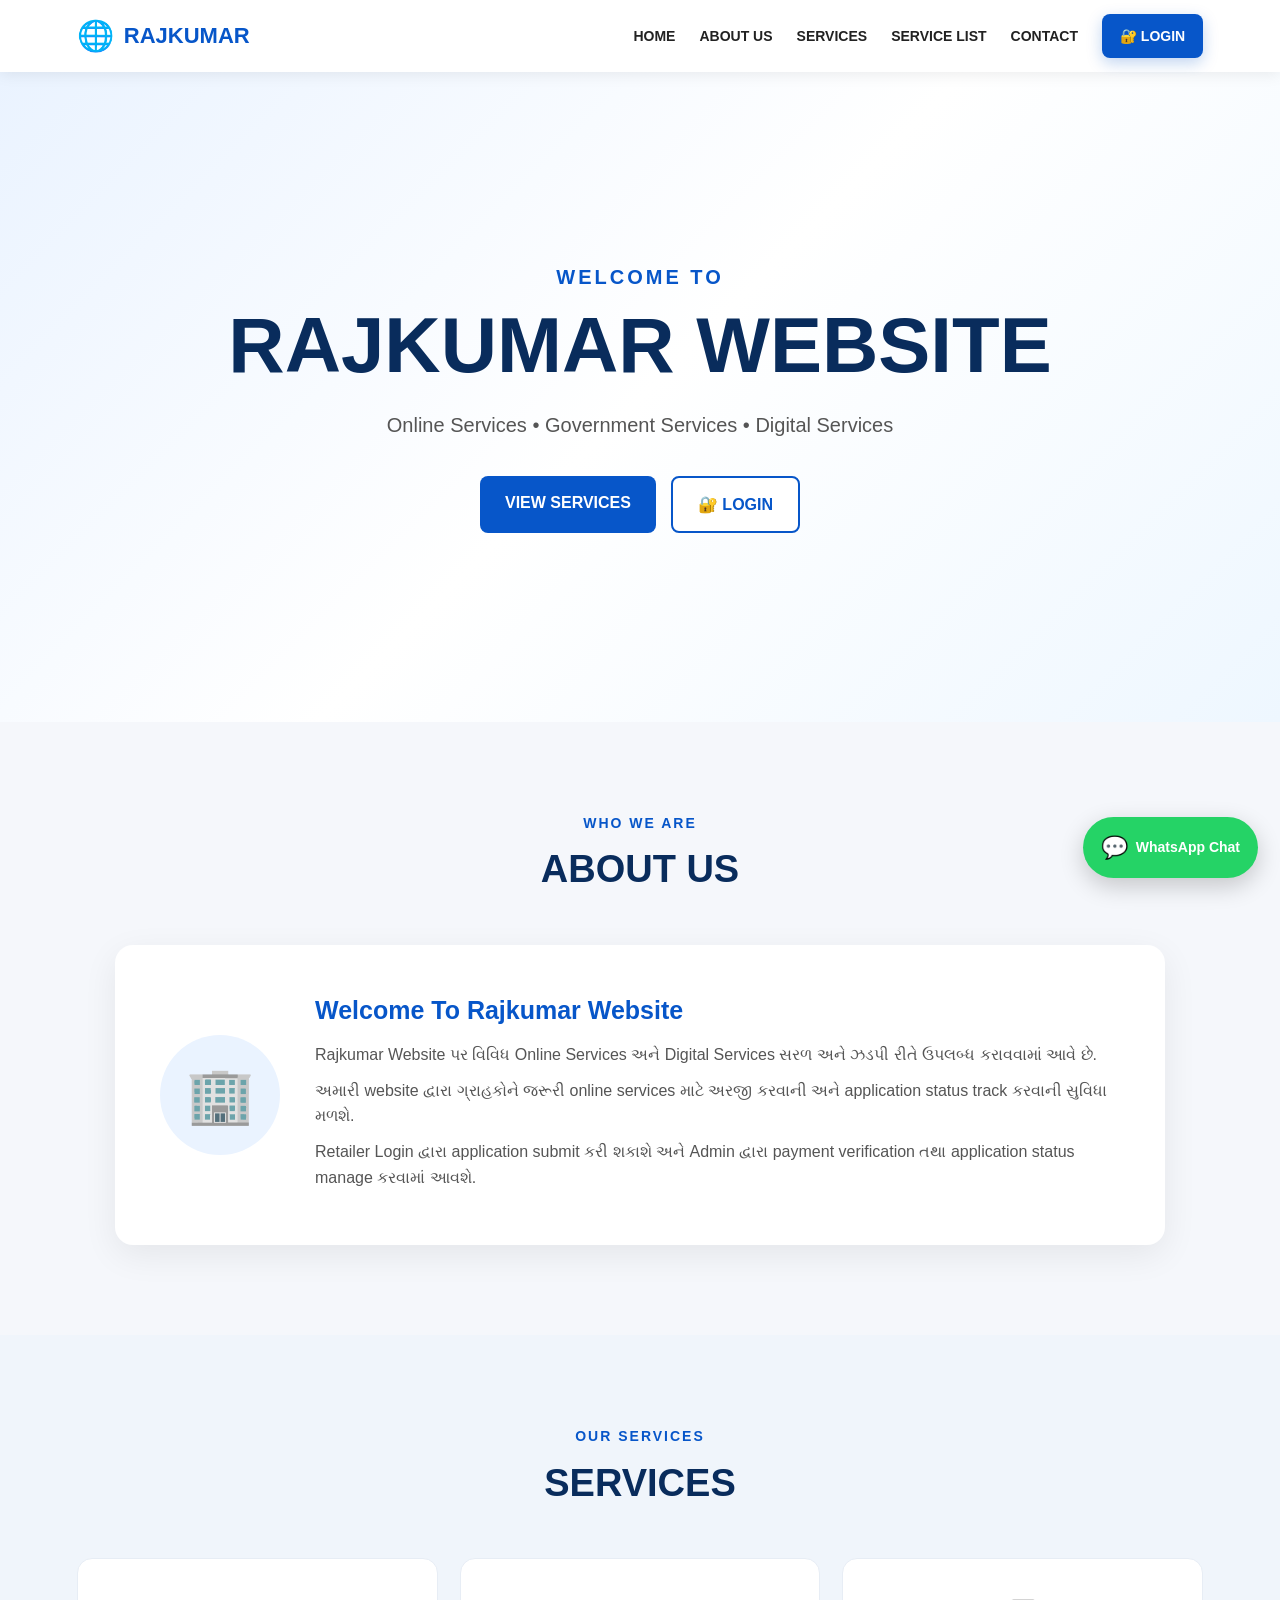
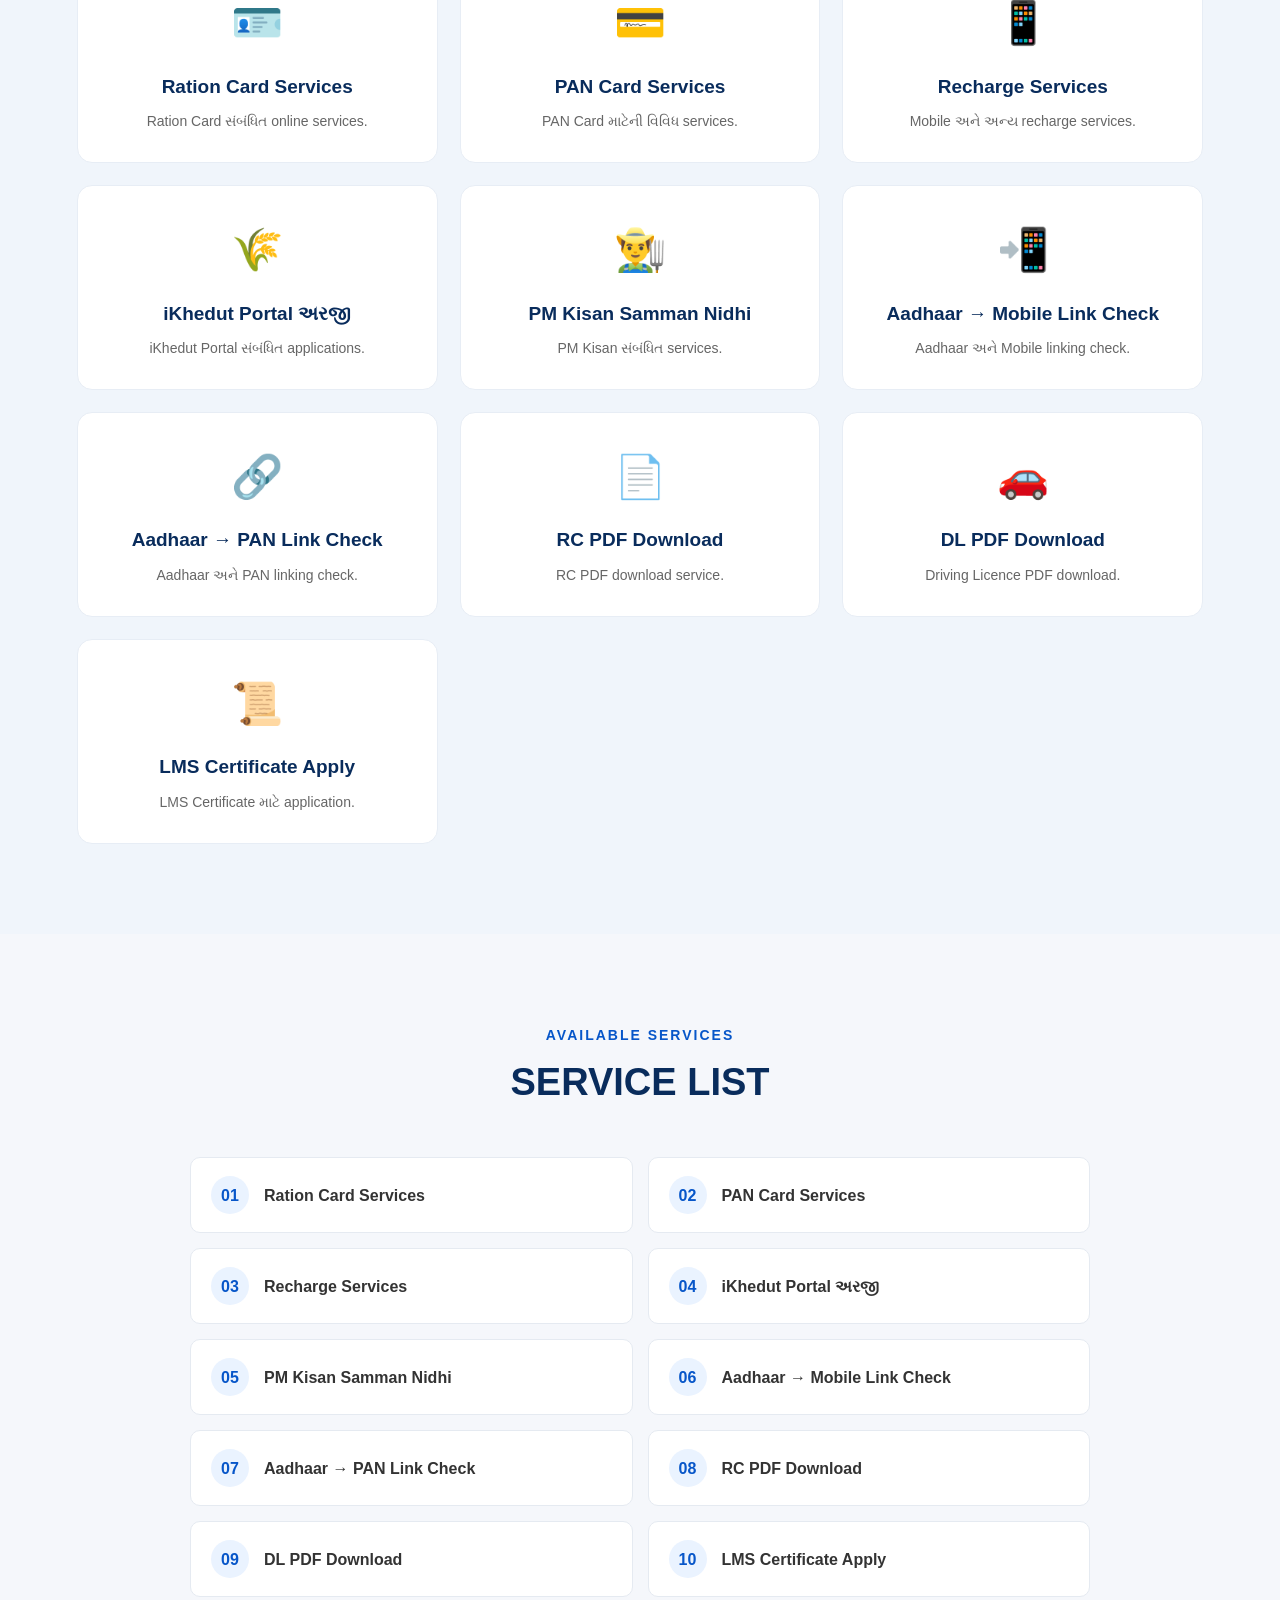
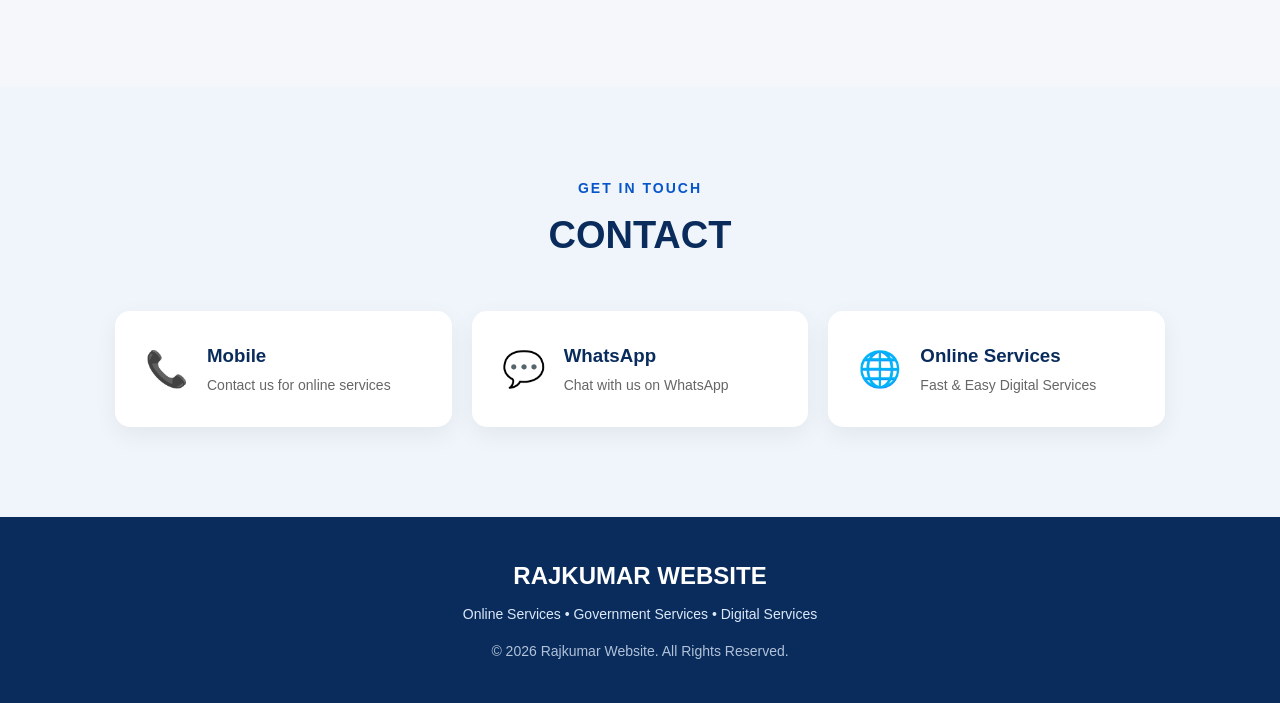
==== index.html @ 42500253 "Add files via upload" ====
<!DOCTYPE html>
<html lang="en">
<head>
    <meta charset="UTF-8">
    <meta name="viewport" content="width=device-width, initial-scale=1.0">

    <title>Welcome To Rajkumar Website</title>

    <link rel="stylesheet" href="style.css">
</head>

<body>

<!-- ================= HEADER ================= -->

<header class="header">

    <div class="logo">
        <span>🌐</span>
        <h2>RAJKUMAR</h2>
    </div>

    <nav class="navbar">
        <a href="#home">HOME</a>
        <a href="#about">ABOUT US</a>
        <a href="#services">SERVICES</a>
        <a href="#service-list">SERVICE LIST</a>
        <a href="#contact">CONTACT</a>

        <a href="login.html" class="login-btn">
            🔐 LOGIN
        </a>
    </nav>

    <button class="menu-btn" onclick="toggleMenu()">
        ☰
    </button>

</header>


<!-- ================= HOME ================= -->

<section id="home" class="hero">

    <div class="hero-content">

        <p class="welcome-small">
            WELCOME TO
        </p>

        <h1>
            RAJKUMAR WEBSITE
        </h1>

        <p class="hero-text">
            Online Services • Government Services • Digital Services
        </p>

        <div class="hero-buttons">

            <a href="#service-list" class="primary-btn">
                VIEW SERVICES
            </a>

            <a href="login.html" class="secondary-btn">
                🔐 LOGIN
            </a>

        </div>

    </div>

</section>


<!-- ================= ABOUT US ================= -->

<section id="about" class="section">

    <div class="section-title">
        <p>WHO WE ARE</p>
        <h2>ABOUT US</h2>
    </div>

    <div class="about-box">

        <div class="about-icon">
            🏢
        </div>

        <div class="about-content">

            <h3>Welcome To Rajkumar Website</h3>

            <p>
                Rajkumar Website પર વિવિધ Online Services અને Digital
                Services સરળ અને ઝડપી રીતે ઉપલબ્ધ કરાવવામાં આવે છે.
            </p>

            <p>
                અમારી website દ્વારા ગ્રાહકોને જરૂરી online services
                માટે અરજી કરવાની અને application status track કરવાની
                સુવિધા મળશે.
            </p>

            <p>
                Retailer Login દ્વારા application submit કરી શકાશે અને
                Admin દ્વારા payment verification તથા application status
                manage કરવામાં આવશે.
            </p>

        </div>

    </div>

</section>


<!-- ================= SERVICES ================= -->

<section id="services" class="section services-section">

    <div class="section-title">

        <p>OUR SERVICES</p>

        <h2>SERVICES</h2>

    </div>


    <div class="service-cards">

        <div class="service-card">
            <div class="service-icon">🪪</div>
            <h3>Ration Card Services</h3>
            <p>Ration Card સંબંધિત online services.</p>
        </div>


        <div class="service-card">
            <div class="service-icon">💳</div>
            <h3>PAN Card Services</h3>
            <p>PAN Card માટેની વિવિધ services.</p>
        </div>


        <div class="service-card">
            <div class="service-icon">📱</div>
            <h3>Recharge Services</h3>
            <p>Mobile અને અન્ય recharge services.</p>
        </div>


        <div class="service-card">
            <div class="service-icon">🌾</div>
            <h3>iKhedut Portal અરજી</h3>
            <p>iKhedut Portal સંબંધિત applications.</p>
        </div>


        <div class="service-card">
            <div class="service-icon">👨‍🌾</div>
            <h3>PM Kisan Samman Nidhi</h3>
            <p>PM Kisan સંબંધિત services.</p>
        </div>


        <div class="service-card">
            <div class="service-icon">📲</div>
            <h3>Aadhaar → Mobile Link Check</h3>
            <p>Aadhaar અને Mobile linking check.</p>
        </div>


        <div class="service-card">
            <div class="service-icon">🔗</div>
            <h3>Aadhaar → PAN Link Check</h3>
            <p>Aadhaar અને PAN linking check.</p>
        </div>


        <div class="service-card">
            <div class="service-icon">📄</div>
            <h3>RC PDF Download</h3>
            <p>RC PDF download service.</p>
        </div>


        <div class="service-card">
            <div class="service-icon">🚗</div>
            <h3>DL PDF Download</h3>
            <p>Driving Licence PDF download.</p>
        </div>


        <div class="service-card">
            <div class="service-icon">📜</div>
            <h3>LMS Certificate Apply</h3>
            <p>LMS Certificate માટે application.</p>
        </div>

    </div>

</section>


<!-- ================= SERVICE LIST ================= -->

<section id="service-list" class="section service-list-section">

    <div class="section-title">

        <p>AVAILABLE SERVICES</p>

        <h2>SERVICE LIST</h2>

    </div>


    <div class="service-list">

        <div class="service-list-item">
            <span>01</span>
            <strong>Ration Card Services</strong>
        </div>

        <div class="service-list-item">
            <span>02</span>
            <strong>PAN Card Services</strong>
        </div>

        <div class="service-list-item">
            <span>03</span>
            <strong>Recharge Services</strong>
        </div>

        <div class="service-list-item">
            <span>04</span>
            <strong>iKhedut Portal અરજી</strong>
        </div>

        <div class="service-list-item">
            <span>05</span>
            <strong>PM Kisan Samman Nidhi</strong>
        </div>

        <div class="service-list-item">
            <span>06</span>
            <strong>Aadhaar → Mobile Link Check</strong>
        </div>

        <div class="service-list-item">
            <span>07</span>
            <strong>Aadhaar → PAN Link Check</strong>
        </div>

        <div class="service-list-item">
            <span>08</span>
            <strong>RC PDF Download</strong>
        </div>

        <div class="service-list-item">
            <span>09</span>
            <strong>DL PDF Download</strong>
        </div>

        <div class="service-list-item">
            <span>10</span>
            <strong>LMS Certificate Apply</strong>
        </div>

    </div>

</section>


<!-- ================= CONTACT ================= -->

<section id="contact" class="section contact-section">

    <div class="section-title">

        <p>GET IN TOUCH</p>

        <h2>CONTACT</h2>

    </div>


    <div class="contact-box">

        <div class="contact-item">

            <div class="contact-icon">
                📞
            </div>

            <div>
                <h3>Mobile</h3>
                <p>Contact us for online services</p>
            </div>

        </div>


        <div class="contact-item">

            <div class="contact-icon">
                💬
            </div>

            <div>
                <h3>WhatsApp</h3>
                <p>Chat with us on WhatsApp</p>
            </div>

        </div>


        <div class="contact-item">

            <div class="contact-icon">
                🌐
            </div>

            <div>
                <h3>Online Services</h3>
                <p>Fast & Easy Digital Services</p>
            </div>

        </div>

    </div>

</section>


<!-- ================= WHATSAPP ================= -->

<a
    href="https://wa.me/919429193125"
    target="_blank"
    class="whatsapp-btn"
    title="WhatsApp Chat"
>
    <span>💬</span>
    <b>WhatsApp Chat</b>
</a>


<!-- ================= FOOTER ================= -->

<footer class="footer">

    <h3>RAJKUMAR WEBSITE</h3>

    <p>
        Online Services • Government Services • Digital Services
    </p>

    <p class="copyright">
        © 2026 Rajkumar Website. All Rights Reserved.
    </p>

</footer>


<script src="script.js"></script>

</body>
</html>
---- style.css ----
/* =====================================================
   RAJKUMAR WEBSITE
   HOME PAGE CSS
===================================================== */

* {
    margin: 0;
    padding: 0;
    box-sizing: border-box;
}

html {
    scroll-behavior: smooth;
}

body {
    font-family: "Noto Sans Gujarati", Arial, sans-serif;
    background: #f5f7fb;
    color: #222;
    line-height: 1.6;
}


/* ================= HEADER ================= */

.header {
    width: 100%;
    min-height: 72px;

    background: #ffffff;

    display: flex;
    align-items: center;
    justify-content: space-between;

    padding: 0 6%;

    position: sticky;
    top: 0;
    z-index: 1000;

    box-shadow: 0 2px 15px rgba(0, 0, 0, 0.08);
}


.logo {
    display: flex;
    align-items: center;
    gap: 10px;
}

.logo span {
    font-size: 30px;
}

.logo h2 {
    color: #0756c9;
    font-size: 22px;
    font-weight: 800;
}


.navbar {
    display: flex;
    align-items: center;
    gap: 24px;
}

.navbar a {
    color: #222;
    text-decoration: none;
    font-size: 14px;
    font-weight: 700;

    transition: 0.3s;
}

.navbar a:hover {
    color: #0756c9;
}


.login-btn {
    background: #0756c9 !important;
    color: #ffffff !important;

    padding: 11px 18px;

    border-radius: 8px;

    box-shadow: 0 5px 15px rgba(7, 86, 201, 0.25);
}

.login-btn:hover {
    background: #003f99 !important;
}


.menu-btn {
    display: none;

    border: none;
    background: transparent;

    font-size: 28px;
    cursor: pointer;
}


/* ================= HERO ================= */

.hero {
    min-height: 650px;

    display: flex;
    align-items: center;
    justify-content: center;

    text-align: center;

    padding: 70px 20px;

    background:
        linear-gradient(
            135deg,
            #eaf3ff 0%,
            #ffffff 50%,
            #eef7ff 100%
        );
}


.hero-content {
    max-width: 900px;
}


.welcome-small {
    color: #0756c9;

    font-size: 20px;
    font-weight: 800;

    letter-spacing: 3px;

    margin-bottom: 10px;
}


.hero h1 {
    font-size: clamp(42px, 7vw, 78px);

    line-height: 1.1;

    color: #092c5c;

    font-weight: 900;

    margin-bottom: 20px;
}


.hero-text {
    font-size: 20px;

    color: #555;

    margin-bottom: 35px;
}


.hero-buttons {
    display: flex;

    justify-content: center;

    gap: 15px;

    flex-wrap: wrap;
}


.primary-btn,
.secondary-btn {
    text-decoration: none;

    padding: 14px 25px;

    border-radius: 8px;

    font-weight: 800;

    transition: 0.3s;
}


.primary-btn {
    background: #0756c9;
    color: white;
}

.primary-btn:hover {
    background: #003f99;
    transform: translateY(-2px);
}


.secondary-btn {
    background: white;
    color: #0756c9;

    border: 2px solid #0756c9;
}

.secondary-btn:hover {
    background: #0756c9;
    color: white;
}


/* ================= SECTION ================= */

.section {
    padding: 90px 6%;
}


.section-title {
    text-align: center;

    margin-bottom: 45px;
}

.section-title p {
    color: #0756c9;

    font-size: 14px;

    font-weight: 800;

    letter-spacing: 2px;
}

.section-title h2 {
    font-size: 38px;

    color: #092c5c;

    margin-top: 5px;
}


/* ================= ABOUT ================= */

.about-box {
    max-width: 1050px;

    margin: auto;

    background: white;

    border-radius: 18px;

    padding: 45px;

    display: flex;

    gap: 35px;

    align-items: center;

    box-shadow: 0 10px 35px rgba(0, 0, 0, 0.07);
}


.about-icon {
    width: 120px;
    height: 120px;

    flex-shrink: 0;

    border-radius: 50%;

    background: #eaf3ff;

    display: flex;
    align-items: center;
    justify-content: center;

    font-size: 55px;
}


.about-content h3 {
    color: #0756c9;

    font-size: 25px;

    margin-bottom: 12px;
}


.about-content p {
    color: #555;

    margin-bottom: 10px;
}


/* ================= SERVICES ================= */

.services-section {
    background: #f0f5fb;
}


.service-cards {
    max-width: 1200px;

    margin: auto;

    display: grid;

    grid-template-columns: repeat(3, 1fr);

    gap: 22px;
}


.service-card {
    background: #ffffff;

    padding: 30px 24px;

    border-radius: 15px;

    text-align: center;

    border: 1px solid #e7edf5;

    transition: 0.3s;
}


.service-card:hover {
    transform: translateY(-7px);

    box-shadow: 0 15px 30px rgba(0, 0, 0, 0.10);
}


.service-icon {
    font-size: 42px;

    margin-bottom: 15px;
}


.service-card h3 {
    color: #092c5c;

    font-size: 19px;

    margin-bottom: 8px;
}


.service-card p {
    color: #666;

    font-size: 14px;
}


/* ================= SERVICE LIST ================= */

.service-list {
    max-width: 900px;

    margin: auto;

    display: grid;

    grid-template-columns: repeat(2, 1fr);

    gap: 15px;
}


.service-list-item {
    background: white;

    border-radius: 10px;

    padding: 18px 20px;

    display: flex;

    align-items: center;

    gap: 15px;

    border: 1px solid #e5eaf1;

    transition: 0.3s;
}


.service-list-item:hover {
    border-color: #0756c9;

    transform: translateX(4px);
}


.service-list-item span {
    width: 38px;
    height: 38px;

    border-radius: 50%;

    background: #eaf3ff;

    color: #0756c9;

    display: flex;
    align-items: center;
    justify-content: center;

    font-weight: 800;

    flex-shrink: 0;
}


.service-list-item strong {
    color: #333;
}


/* ================= CONTACT ================= */

.contact-section {
    background: #f0f5fb;
}


.contact-box {
    max-width: 1050px;

    margin: auto;

    display: grid;

    grid-template-columns: repeat(3, 1fr);

    gap: 20px;
}


.contact-item {
    background: white;

    padding: 30px;

    border-radius: 15px;

    display: flex;

    gap: 18px;

    align-items: center;

    box-shadow: 0 8px 25px rgba(0, 0, 0, 0.06);
}


.contact-icon {
    font-size: 35px;
}


.contact-item h3 {
    color: #092c5c;

    margin-bottom: 3px;
}


.contact-item p {
    color: #666;

    font-size: 14px;
}


/* ================= WHATSAPP ================= */

.whatsapp-btn {
    position: fixed;

    right: 22px;
    bottom: 22px;

    z-index: 999;

    background: #25d366;

    color: white;

    text-decoration: none;

    padding: 13px 18px;

    border-radius: 50px;

    display: flex;

    align-items: center;

    gap: 8px;

    box-shadow: 0 8px 25px rgba(0, 0, 0, 0.20);

    font-size: 14px;

    transition: 0.3s;
}


.whatsapp-btn:hover {
    transform: translateY(-4px);

    box-shadow: 0 12px 30px rgba(0, 0, 0, 0.25);
}


.whatsapp-btn span {
    font-size: 22px;
}


/* ================= FOOTER ================= */

.footer {
    background: #092c5c;

    color: white;

    text-align: center;

    padding: 40px 20px;
}


.footer h3 {
    font-size: 24px;

    margin-bottom: 8px;
}


.footer p {
    color: #dce8f8;

    font-size: 14px;
}


.footer .copyright {
    margin-top: 15px;

    opacity: 0.8;
}


/* ================= MOBILE ================= */

@media (max-width: 900px) {

    .navbar {
        position: absolute;

        top: 72px;
        left: 0;

        width: 100%;

        background: white;

        display: none;

        flex-direction: column;

        align-items: stretch;

        gap: 0;

        box-shadow: 0 8px 20px rgba(0, 0, 0, 0.10);
    }


    .navbar.active {
        display: flex;
    }


    .navbar a {
        padding: 15px 6%;

        border-bottom: 1px solid #eeeeee;
    }


    .login-btn {
        border-radius: 0;
    }


    .menu-btn {
        display: block;
    }


    .service-cards {
        grid-template-columns: repeat(2, 1fr);
    }


    .contact-box {
        grid-template-columns: 1fr;
    }
}


@media (max-width: 650px) {

    .header {
        padding: 0 5%;
    }


    .logo h2 {
        font-size: 19px;
    }


    .hero {
        min-height: 560px;

        padding: 50px 18px;
    }


    .hero h1 {
        font-size: 42px;
    }


    .hero-text {
        font-size: 16px;
    }


    .section {
        padding: 65px 5%;
    }


    .section-title h2 {
        font-size: 30px;
    }


    .about-box {
        padding: 28px;

        flex-direction: column;

        text-align: center;
    }


    .service-cards {
        grid-template-columns: 1fr;
    }


    .service-list {
        grid-template-columns: 1fr;
    }


    .whatsapp-btn {
        right: 15px;
        bottom: 15px;

        padding: 12px 15px;
    }


    .whatsapp-btn b {
        display: none;
    }
}
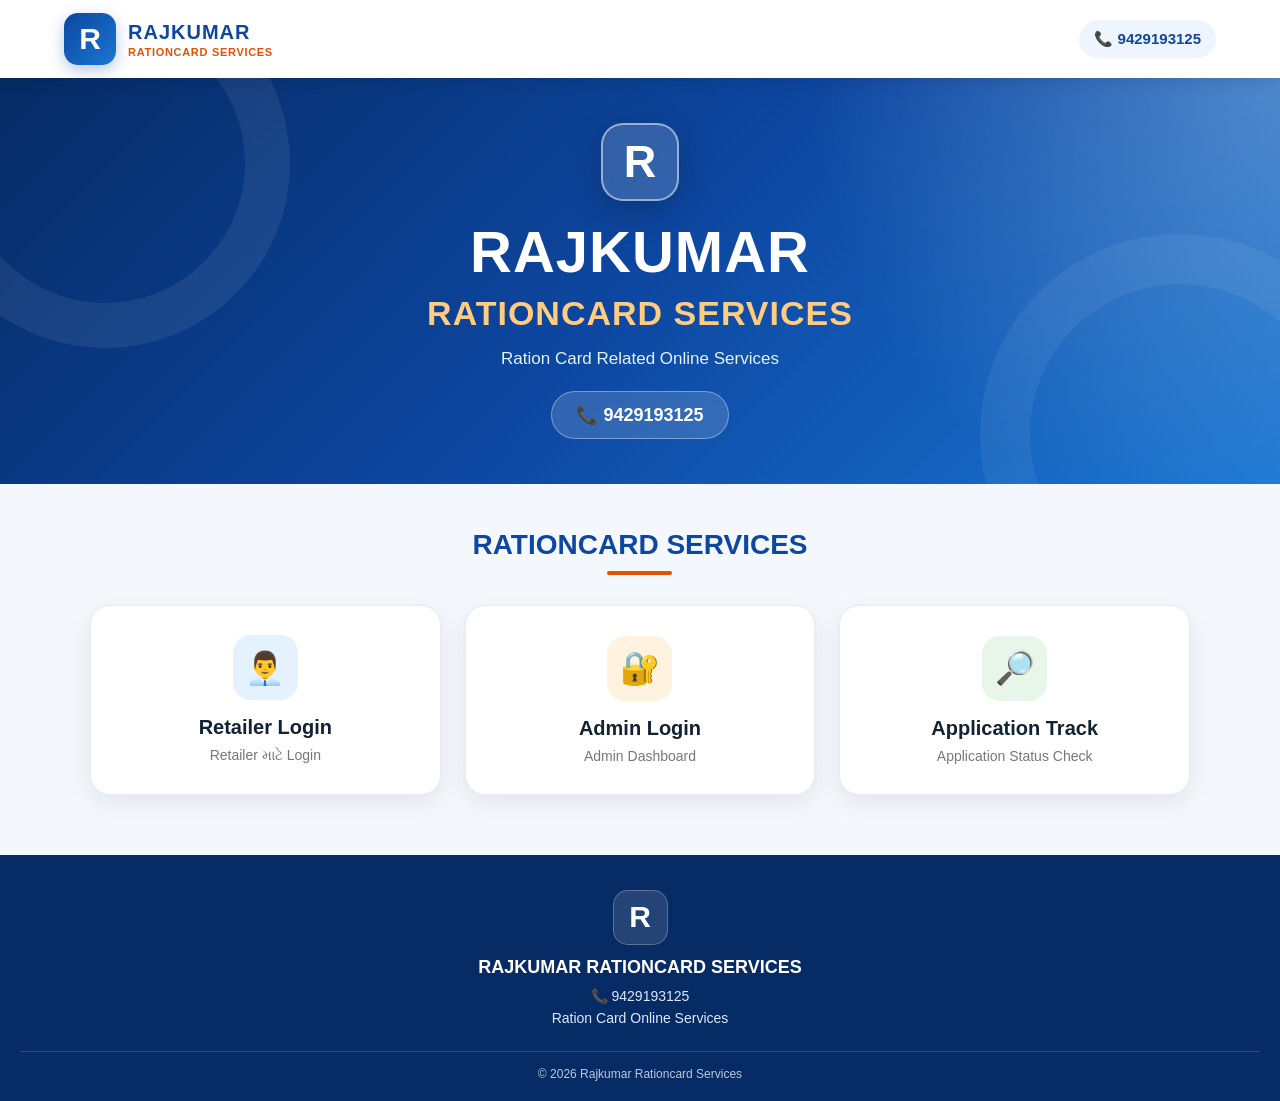
==== commit e9176a53: "Update index.html" ====
--- a/index.html
+++ b/index.html
@@ -1,373 +1,204 @@
-<!DOCTYPE html>
-<html lang="en">
-<head>
-    <meta charset="UTF-8">
-    <meta name="viewport" content="width=device-width, initial-scale=1.0">
-
-    <title>Welcome To Rajkumar Website</title>
-
-    <link rel="stylesheet" href="style.css">
-</head>
-
-<body>
-
-<!-- ================= HEADER ================= -->
-
-<header class="header">
-
-    <div class="logo">
-        <span>🌐</span>
-        <h2>RAJKUMAR</h2>
-    </div>
-
-    <nav class="navbar">
-        <a href="#home">HOME</a>
-        <a href="#about">ABOUT US</a>
-        <a href="#services">SERVICES</a>
-        <a href="#service-list">SERVICE LIST</a>
-        <a href="#contact">CONTACT</a>
-
-        <a href="login.html" class="login-btn">
-            🔐 LOGIN
-        </a>
-    </nav>
-
-    <button class="menu-btn" onclick="toggleMenu()">
-        ☰
-    </button>
-
-</header>
-
-
-<!-- ================= HOME ================= -->
-
-<section id="home" class="hero">
-
-    <div class="hero-content">
-
-        <p class="welcome-small">
-            WELCOME TO
-        </p>
-
-        <h1>
-            RAJKUMAR WEBSITE
-        </h1>
-
-        <p class="hero-text">
-            Online Services • Government Services • Digital Services
-        </p>
-
-        <div class="hero-buttons">
-
-            <a href="#service-list" class="primary-btn">
-                VIEW SERVICES
-            </a>
-
-            <a href="login.html" class="secondary-btn">
-                🔐 LOGIN
-            </a>
-
-        </div>
-
-    </div>
-
-</section>
-
-
-<!-- ================= ABOUT US ================= -->
-
-<section id="about" class="section">
-
-    <div class="section-title">
-        <p>WHO WE ARE</p>
-        <h2>ABOUT US</h2>
-    </div>
-
-    <div class="about-box">
-
-        <div class="about-icon">
-            🏢
-        </div>
-
-        <div class="about-content">
-
-            <h3>Welcome To Rajkumar Website</h3>
-
-            <p>
-                Rajkumar Website પર વિવિધ Online Services અને Digital
-                Services સરળ અને ઝડપી રીતે ઉપલબ્ધ કરાવવામાં આવે છે.
-            </p>
-
-            <p>
-                અમારી website દ્વારા ગ્રાહકોને જરૂરી online services
-                માટે અરજી કરવાની અને application status track કરવાની
-                સુવિધા મળશે.
-            </p>
-
-            <p>
-                Retailer Login દ્વારા application submit કરી શકાશે અને
-                Admin દ્વારા payment verification તથા application status
-                manage કરવામાં આવશે.
-            </p>
-
-        </div>
-
-    </div>
-
-</section>
-
-
-<!-- ================= SERVICES ================= -->
-
-<section id="services" class="section services-section">
-
-    <div class="section-title">
-
-        <p>OUR SERVICES</p>
-
-        <h2>SERVICES</h2>
-
-    </div>
-
-
-    <div class="service-cards">
-
-        <div class="service-card">
-            <div class="service-icon">🪪</div>
-            <h3>Ration Card Services</h3>
-            <p>Ration Card સંબંધિત online services.</p>
-        </div>
-
-
-        <div class="service-card">
-            <div class="service-icon">💳</div>
-            <h3>PAN Card Services</h3>
-            <p>PAN Card માટેની વિવિધ services.</p>
-        </div>
-
-
-        <div class="service-card">
-            <div class="service-icon">📱</div>
-            <h3>Recharge Services</h3>
-            <p>Mobile અને અન્ય recharge services.</p>
-        </div>
-
-
-        <div class="service-card">
-            <div class="service-icon">🌾</div>
-            <h3>iKhedut Portal અરજી</h3>
-            <p>iKhedut Portal સંબંધિત applications.</p>
-        </div>
-
-
-        <div class="service-card">
-            <div class="service-icon">👨‍🌾</div>
-            <h3>PM Kisan Samman Nidhi</h3>
-            <p>PM Kisan સંબંધિત services.</p>
-        </div>
-
-
-        <div class="service-card">
-            <div class="service-icon">📲</div>
-            <h3>Aadhaar → Mobile Link Check</h3>
-            <p>Aadhaar અને Mobile linking check.</p>
-        </div>
-
-
-        <div class="service-card">
-            <div class="service-icon">🔗</div>
-            <h3>Aadhaar → PAN Link Check</h3>
-            <p>Aadhaar અને PAN linking check.</p>
-        </div>
-
-
-        <div class="service-card">
-            <div class="service-icon">📄</div>
-            <h3>RC PDF Download</h3>
-            <p>RC PDF download service.</p>
-        </div>
-
-
-        <div class="service-card">
-            <div class="service-icon">🚗</div>
-            <h3>DL PDF Download</h3>
-            <p>Driving Licence PDF download.</p>
-        </div>
-
-
-        <div class="service-card">
-            <div class="service-icon">📜</div>
-            <h3>LMS Certificate Apply</h3>
-            <p>LMS Certificate માટે application.</p>
-        </div>
-
-    </div>
-
-</section>
-
-
-<!-- ================= SERVICE LIST ================= -->
-
-<section id="service-list" class="section service-list-section">
-
-    <div class="section-title">
-
-        <p>AVAILABLE SERVICES</p>
-
-        <h2>SERVICE LIST</h2>
-
-    </div>
-
-
-    <div class="service-list">
-
-        <div class="service-list-item">
-            <span>01</span>
-            <strong>Ration Card Services</strong>
-        </div>
-
-        <div class="service-list-item">
-            <span>02</span>
-            <strong>PAN Card Services</strong>
-        </div>
-
-        <div class="service-list-item">
-            <span>03</span>
-            <strong>Recharge Services</strong>
-        </div>
-
-        <div class="service-list-item">
-            <span>04</span>
-            <strong>iKhedut Portal અરજી</strong>
-        </div>
-
-        <div class="service-list-item">
-            <span>05</span>
-            <strong>PM Kisan Samman Nidhi</strong>
-        </div>
-
-        <div class="service-list-item">
-            <span>06</span>
-            <strong>Aadhaar → Mobile Link Check</strong>
-        </div>
-
-        <div class="service-list-item">
-            <span>07</span>
-            <strong>Aadhaar → PAN Link Check</strong>
-        </div>
-
-        <div class="service-list-item">
-            <span>08</span>
-            <strong>RC PDF Download</strong>
-        </div>
-
-        <div class="service-list-item">
-            <span>09</span>
-            <strong>DL PDF Download</strong>
-        </div>
-
-        <div class="service-list-item">
-            <span>10</span>
-            <strong>LMS Certificate Apply</strong>
-        </div>
-
-    </div>
-
-</section>
-
-
-<!-- ================= CONTACT ================= -->
-
-<section id="contact" class="section contact-section">
-
-    <div class="section-title">
-
-        <p>GET IN TOUCH</p>
-
-        <h2>CONTACT</h2>
-
-    </div>
-
-
-    <div class="contact-box">
-
-        <div class="contact-item">
-
-            <div class="contact-icon">
-                📞
-            </div>
-
-            <div>
-                <h3>Mobile</h3>
-                <p>Contact us for online services</p>
-            </div>
-
-        </div>
-
-
-        <div class="contact-item">
-
-            <div class="contact-icon">
-                💬
-            </div>
-
-            <div>
-                <h3>WhatsApp</h3>
-                <p>Chat with us on WhatsApp</p>
-            </div>
-
-        </div>
-
-
-        <div class="contact-item">
-
-            <div class="contact-icon">
-                🌐
-            </div>
-
-            <div>
-                <h3>Online Services</h3>
-                <p>Fast & Easy Digital Services</p>
-            </div>
-
-        </div>
-
-    </div>
-
-</section>
-
-
-<!-- ================= WHATSAPP ================= -->
-
-<a
-    href="https://wa.me/919429193125"
-    target="_blank"
-    class="whatsapp-btn"
-    title="WhatsApp Chat"
->
-    <span>💬</span>
-    <b>WhatsApp Chat</b>
-</a>
-
-
-<!-- ================= FOOTER ================= -->
-
-<footer class="footer">
-
-    <h3>RAJKUMAR WEBSITE</h3>
-
-    <p>
-        Online Services • Government Services • Digital Services
-    </p>
-
-    <p class="copyright">
-        © 2026 Rajkumar Website. All Rights Reserved.
-    </p>
-
-</footer>
-
-
-<script src="script.js"></script>
-
-</body>
-</html>
+<!DOCTYPE html>
+<html lang="gu">
+<head>
+    <meta charset="UTF-8">
+
+    <meta name="viewport"
+          content="width=device-width, initial-scale=1.0">
+
+    <title>RAJKUMAR RATIONCARD SERVICES</title>
+
+    <link rel="stylesheet" href="style.css">
+</head>
+
+<body>
+
+    <!-- ================= HEADER ================= -->
+
+    <header class="main-header">
+
+        <div class="logo-area">
+
+            <div class="logo-box">
+                R
+            </div>
+
+            <div class="logo-text">
+                <h1>RAJKUMAR</h1>
+                <h2>RATIONCARD SERVICES</h2>
+            </div>
+
+        </div>
+
+        <div class="header-mobile">
+            📞 9429193125
+        </div>
+
+    </header>
+
+
+    <!-- ================= BANNER ================= -->
+
+    <section class="hero-section">
+
+        <div class="hero-content">
+
+            <div class="hero-logo">
+                R
+            </div>
+
+            <h1>
+                RAJKUMAR
+                <span>RATIONCARD SERVICES</span>
+            </h1>
+
+            <p>
+                Ration Card Related Online Services
+            </p>
+
+            <div class="hero-phone">
+                📞 9429193125
+            </div>
+
+        </div>
+
+    </section>
+
+
+    <!-- ================= MAIN MENU ================= -->
+
+    <main class="main-container">
+
+        <h2 class="section-title">
+            RATIONCARD SERVICES
+        </h2>
+
+        <div class="menu-grid">
+
+            <!-- Retailer Login -->
+
+            <a href="retailer.html"
+               class="menu-card retailer-card">
+
+                <div class="menu-icon">
+                    👨‍💼
+                </div>
+
+                <h3>Retailer Login</h3>
+
+                <p>
+                    Retailer માટે Login
+                </p>
+
+            </a>
+
+
+            <!-- Admin Login -->
+
+            <a href="admin.html"
+               class="menu-card admin-card">
+
+                <div class="menu-icon">
+                    🔐
+                </div>
+
+                <h3>Admin Login</h3>
+
+                <p>
+                    Admin Dashboard
+                </p>
+
+            </a>
+
+
+            <!-- Application Track -->
+
+            <div class="menu-card track-card"
+                 onclick="openTrackBox()">
+
+                <div class="menu-icon">
+                    🔎
+                </div>
+
+                <h3>Application Track</h3>
+
+                <p>
+                    Application Status Check
+                </p>
+
+            </div>
+
+        </div>
+
+
+        <!-- ================= TRACK BOX ================= -->
+
+        <div id="trackBox"
+             class="track-box hidden">
+
+            <button class="close-btn"
+                    onclick="closeTrackBox()">
+                ✕
+            </button>
+
+            <h2>
+                Application Track
+            </h2>
+
+            <p>
+                તમારી Application ID નાખો
+            </p>
+
+            <input
+                type="text"
+                id="trackApplicationId"
+                placeholder="Application ID">
+
+            <button
+                class="track-button"
+                onclick="trackApplication()">
+
+                Track Application
+
+            </button>
+
+            <div id="trackResult"></div>
+
+        </div>
+
+    </main>
+
+
+    <!-- ================= FOOTER ================= -->
+
+    <footer class="main-footer">
+
+        <div class="footer-logo">
+            R
+        </div>
+
+        <h3>
+            RAJKUMAR RATIONCARD SERVICES
+        </h3>
+
+        <p>
+            📞 9429193125
+        </p>
+
+        <p>
+            Ration Card Online Services
+        </p>
+
+        <div class="footer-copy">
+            © 2026 Rajkumar Rationcard Services
+        </div>
+
+    </footer>
+
+
+    <!-- ================= SCRIPT ================= -->
+
+    <script src="script.js"></script>
+
+</body>
+</html>
--- a/style.css
+++ b/style.css
@@ -1,705 +1,859 @@
-/* =====================================================
-   RAJKUMAR WEBSITE
-   HOME PAGE CSS
-===================================================== */
-
-* {
-    margin: 0;
-    padding: 0;
-    box-sizing: border-box;
-}
-
-html {
-    scroll-behavior: smooth;
-}
-
-body {
-    font-family: "Noto Sans Gujarati", Arial, sans-serif;
-    background: #f5f7fb;
-    color: #222;
-    line-height: 1.6;
-}
-
-
-/* ================= HEADER ================= */
-
-.header {
-    width: 100%;
-    min-height: 72px;
-
-    background: #ffffff;
-
-    display: flex;
-    align-items: center;
-    justify-content: space-between;
-
-    padding: 0 6%;
-
-    position: sticky;
-    top: 0;
-    z-index: 1000;
-
-    box-shadow: 0 2px 15px rgba(0, 0, 0, 0.08);
-}
-
-
-.logo {
-    display: flex;
-    align-items: center;
-    gap: 10px;
-}
-
-.logo span {
-    font-size: 30px;
-}
-
-.logo h2 {
-    color: #0756c9;
-    font-size: 22px;
-    font-weight: 800;
-}
-
-
-.navbar {
-    display: flex;
-    align-items: center;
-    gap: 24px;
-}
-
-.navbar a {
-    color: #222;
-    text-decoration: none;
-    font-size: 14px;
-    font-weight: 700;
-
-    transition: 0.3s;
-}
-
-.navbar a:hover {
-    color: #0756c9;
-}
-
-
-.login-btn {
-    background: #0756c9 !important;
-    color: #ffffff !important;
-
-    padding: 11px 18px;
-
-    border-radius: 8px;
-
-    box-shadow: 0 5px 15px rgba(7, 86, 201, 0.25);
-}
-
-.login-btn:hover {
-    background: #003f99 !important;
-}
-
-
-.menu-btn {
-    display: none;
-
-    border: none;
-    background: transparent;
-
-    font-size: 28px;
-    cursor: pointer;
-}
-
-
-/* ================= HERO ================= */
-
-.hero {
-    min-height: 650px;
-
-    display: flex;
-    align-items: center;
-    justify-content: center;
-
-    text-align: center;
-
-    padding: 70px 20px;
-
-    background:
-        linear-gradient(
-            135deg,
-            #eaf3ff 0%,
-            #ffffff 50%,
-            #eef7ff 100%
-        );
-}
-
-
-.hero-content {
-    max-width: 900px;
-}
-
-
-.welcome-small {
-    color: #0756c9;
-
-    font-size: 20px;
-    font-weight: 800;
-
-    letter-spacing: 3px;
-
-    margin-bottom: 10px;
-}
-
-
-.hero h1 {
-    font-size: clamp(42px, 7vw, 78px);
-
-    line-height: 1.1;
-
-    color: #092c5c;
-
-    font-weight: 900;
-
-    margin-bottom: 20px;
-}
-
-
-.hero-text {
-    font-size: 20px;
-
-    color: #555;
-
-    margin-bottom: 35px;
-}
-
-
-.hero-buttons {
-    display: flex;
-
-    justify-content: center;
-
-    gap: 15px;
-
-    flex-wrap: wrap;
-}
-
-
-.primary-btn,
-.secondary-btn {
-    text-decoration: none;
-
-    padding: 14px 25px;
-
-    border-radius: 8px;
-
-    font-weight: 800;
-
-    transition: 0.3s;
-}
-
-
-.primary-btn {
-    background: #0756c9;
-    color: white;
-}
-
-.primary-btn:hover {
-    background: #003f99;
-    transform: translateY(-2px);
-}
-
-
-.secondary-btn {
-    background: white;
-    color: #0756c9;
-
-    border: 2px solid #0756c9;
-}
-
-.secondary-btn:hover {
-    background: #0756c9;
-    color: white;
-}
-
-
-/* ================= SECTION ================= */
-
-.section {
-    padding: 90px 6%;
-}
-
-
-.section-title {
-    text-align: center;
-
-    margin-bottom: 45px;
-}
-
-.section-title p {
-    color: #0756c9;
-
-    font-size: 14px;
-
-    font-weight: 800;
-
-    letter-spacing: 2px;
-}
-
-.section-title h2 {
-    font-size: 38px;
-
-    color: #092c5c;
-
-    margin-top: 5px;
-}
-
-
-/* ================= ABOUT ================= */
-
-.about-box {
-    max-width: 1050px;
-
-    margin: auto;
-
-    background: white;
-
-    border-radius: 18px;
-
-    padding: 45px;
-
-    display: flex;
-
-    gap: 35px;
-
-    align-items: center;
-
-    box-shadow: 0 10px 35px rgba(0, 0, 0, 0.07);
-}
-
-
-.about-icon {
-    width: 120px;
-    height: 120px;
-
-    flex-shrink: 0;
-
-    border-radius: 50%;
-
-    background: #eaf3ff;
-
-    display: flex;
-    align-items: center;
-    justify-content: center;
-
-    font-size: 55px;
-}
-
-
-.about-content h3 {
-    color: #0756c9;
-
-    font-size: 25px;
-
-    margin-bottom: 12px;
-}
-
-
-.about-content p {
-    color: #555;
-
-    margin-bottom: 10px;
-}
-
-
-/* ================= SERVICES ================= */
-
-.services-section {
-    background: #f0f5fb;
-}
-
-
-.service-cards {
-    max-width: 1200px;
-
-    margin: auto;
-
-    display: grid;
-
-    grid-template-columns: repeat(3, 1fr);
-
-    gap: 22px;
-}
-
-
-.service-card {
-    background: #ffffff;
-
-    padding: 30px 24px;
-
-    border-radius: 15px;
-
-    text-align: center;
-
-    border: 1px solid #e7edf5;
-
-    transition: 0.3s;
-}
-
-
-.service-card:hover {
-    transform: translateY(-7px);
-
-    box-shadow: 0 15px 30px rgba(0, 0, 0, 0.10);
-}
-
-
-.service-icon {
-    font-size: 42px;
-
-    margin-bottom: 15px;
-}
-
-
-.service-card h3 {
-    color: #092c5c;
-
-    font-size: 19px;
-
-    margin-bottom: 8px;
-}
-
-
-.service-card p {
-    color: #666;
-
-    font-size: 14px;
-}
-
-
-/* ================= SERVICE LIST ================= */
-
-.service-list {
-    max-width: 900px;
-
-    margin: auto;
-
-    display: grid;
-
-    grid-template-columns: repeat(2, 1fr);
-
-    gap: 15px;
-}
-
-
-.service-list-item {
-    background: white;
-
-    border-radius: 10px;
-
-    padding: 18px 20px;
-
-    display: flex;
-
-    align-items: center;
-
-    gap: 15px;
-
-    border: 1px solid #e5eaf1;
-
-    transition: 0.3s;
-}
-
-
-.service-list-item:hover {
-    border-color: #0756c9;
-
-    transform: translateX(4px);
-}
-
-
-.service-list-item span {
-    width: 38px;
-    height: 38px;
-
-    border-radius: 50%;
-
-    background: #eaf3ff;
-
-    color: #0756c9;
-
-    display: flex;
-    align-items: center;
-    justify-content: center;
-
-    font-weight: 800;
-
-    flex-shrink: 0;
-}
-
-
-.service-list-item strong {
-    color: #333;
-}
-
-
-/* ================= CONTACT ================= */
-
-.contact-section {
-    background: #f0f5fb;
-}
-
-
-.contact-box {
-    max-width: 1050px;
-
-    margin: auto;
-
-    display: grid;
-
-    grid-template-columns: repeat(3, 1fr);
-
-    gap: 20px;
-}
-
-
-.contact-item {
-    background: white;
-
-    padding: 30px;
-
-    border-radius: 15px;
-
-    display: flex;
-
-    gap: 18px;
-
-    align-items: center;
-
-    box-shadow: 0 8px 25px rgba(0, 0, 0, 0.06);
-}
-
-
-.contact-icon {
-    font-size: 35px;
-}
-
-
-.contact-item h3 {
-    color: #092c5c;
-
-    margin-bottom: 3px;
-}
-
-
-.contact-item p {
-    color: #666;
-
-    font-size: 14px;
-}
-
-
-/* ================= WHATSAPP ================= */
-
-.whatsapp-btn {
-    position: fixed;
-
-    right: 22px;
-    bottom: 22px;
-
-    z-index: 999;
-
-    background: #25d366;
-
-    color: white;
-
-    text-decoration: none;
-
-    padding: 13px 18px;
-
-    border-radius: 50px;
-
-    display: flex;
-
-    align-items: center;
-
-    gap: 8px;
-
-    box-shadow: 0 8px 25px rgba(0, 0, 0, 0.20);
-
-    font-size: 14px;
-
-    transition: 0.3s;
-}
-
-
-.whatsapp-btn:hover {
-    transform: translateY(-4px);
-
-    box-shadow: 0 12px 30px rgba(0, 0, 0, 0.25);
-}
-
-
-.whatsapp-btn span {
-    font-size: 22px;
-}
-
-
-/* ================= FOOTER ================= */
-
-.footer {
-    background: #092c5c;
-
-    color: white;
-
-    text-align: center;
-
-    padding: 40px 20px;
-}
-
-
-.footer h3 {
-    font-size: 24px;
-
-    margin-bottom: 8px;
-}
-
-
-.footer p {
-    color: #dce8f8;
-
-    font-size: 14px;
-}
-
-
-.footer .copyright {
-    margin-top: 15px;
-
-    opacity: 0.8;
-}
-
-
-/* ================= MOBILE ================= */
-
-@media (max-width: 900px) {
-
-    .navbar {
-        position: absolute;
-
-        top: 72px;
-        left: 0;
-
-        width: 100%;
-
-        background: white;
-
-        display: none;
-
-        flex-direction: column;
-
-        align-items: stretch;
-
-        gap: 0;
-
-        box-shadow: 0 8px 20px rgba(0, 0, 0, 0.10);
-    }
-
-
-    .navbar.active {
-        display: flex;
-    }
-
-
-    .navbar a {
-        padding: 15px 6%;
-
-        border-bottom: 1px solid #eeeeee;
-    }
-
-
-    .login-btn {
-        border-radius: 0;
-    }
-
-
-    .menu-btn {
-        display: block;
-    }
-
-
-    .service-cards {
-        grid-template-columns: repeat(2, 1fr);
-    }
-
-
-    .contact-box {
-        grid-template-columns: 1fr;
-    }
-}
-
-
-@media (max-width: 650px) {
-
-    .header {
-        padding: 0 5%;
-    }
-
-
-    .logo h2 {
-        font-size: 19px;
-    }
-
-
-    .hero {
-        min-height: 560px;
-
-        padding: 50px 18px;
-    }
-
-
-    .hero h1 {
-        font-size: 42px;
-    }
-
-
-    .hero-text {
-        font-size: 16px;
-    }
-
-
-    .section {
-        padding: 65px 5%;
-    }
-
-
-    .section-title h2 {
-        font-size: 30px;
-    }
-
-
-    .about-box {
-        padding: 28px;
-
-        flex-direction: column;
-
-        text-align: center;
-    }
-
-
-    .service-cards {
-        grid-template-columns: 1fr;
-    }
-
-
-    .service-list {
-        grid-template-columns: 1fr;
-    }
-
-
-    .whatsapp-btn {
-        right: 15px;
-        bottom: 15px;
-
-        padding: 12px 15px;
-    }
-
-
-    .whatsapp-btn b {
-        display: none;
-    }
+/* =====================================================
+   RAJKUMAR RATIONCARD SERVICES
+   MAIN WEBSITE CSS
+===================================================== */
+
+
+/* ================= BASIC ================= */
+
+* {
+    margin: 0;
+    padding: 0;
+    box-sizing: border-box;
+}
+
+html {
+    scroll-behavior: smooth;
+}
+
+body {
+    font-family: Arial, Helvetica, sans-serif;
+    background: #f4f7fb;
+    color: #222;
+    min-height: 100vh;
+}
+
+
+/* ================= HEADER ================= */
+
+.main-header {
+    width: 100%;
+    min-height: 78px;
+    background: #ffffff;
+
+    display: flex;
+    align-items: center;
+    justify-content: space-between;
+
+    padding: 12px 5%;
+
+    box-shadow: 0 3px 15px rgba(0,0,0,0.10);
+
+    position: relative;
+    z-index: 10;
+}
+
+
+/* Logo Area */
+
+.logo-area {
+    display: flex;
+    align-items: center;
+    gap: 12px;
+}
+
+
+/* Temporary Logo */
+
+.logo-box {
+    width: 52px;
+    height: 52px;
+
+    display: flex;
+    align-items: center;
+    justify-content: center;
+
+    border-radius: 14px;
+
+    background: linear-gradient(
+        135deg,
+        #0d47a1,
+        #1976d2
+    );
+
+    color: white;
+
+    font-size: 30px;
+    font-weight: 900;
+
+    box-shadow:
+        0 5px 15px rgba(13,71,161,0.30);
+}
+
+
+/* Logo Text */
+
+.logo-text h1 {
+    font-size: 20px;
+    font-weight: 900;
+    color: #0d47a1;
+    letter-spacing: 1px;
+}
+
+.logo-text h2 {
+    font-size: 11px;
+    color: #e65100;
+    letter-spacing: 0.7px;
+    margin-top: 2px;
+}
+
+
+/* Header Mobile */
+
+.header-mobile {
+    font-size: 15px;
+    font-weight: bold;
+    color: #0d47a1;
+
+    background: #eef5ff;
+
+    padding: 10px 15px;
+
+    border-radius: 25px;
+}
+
+
+/* ================= HERO / BANNER ================= */
+
+.hero-section {
+
+    width: 100%;
+
+    min-height: 330px;
+
+    display: flex;
+
+    align-items: center;
+
+    justify-content: center;
+
+    text-align: center;
+
+    padding: 45px 20px;
+
+    background:
+
+        radial-gradient(
+            circle at top right,
+            rgba(255,255,255,0.25),
+            transparent 35%
+        ),
+
+        linear-gradient(
+            135deg,
+            #062b65,
+            #0d47a1,
+            #1976d2
+        );
+
+    position: relative;
+
+    overflow: hidden;
+}
+
+
+/* Banner Decorative Circles */
+
+.hero-section::before {
+
+    content: "";
+
+    position: absolute;
+
+    width: 280px;
+    height: 280px;
+
+    border-radius: 50%;
+
+    border: 45px solid rgba(255,255,255,0.07);
+
+    top: -100px;
+    left: -80px;
+}
+
+
+.hero-section::after {
+
+    content: "";
+
+    position: absolute;
+
+    width: 300px;
+    height: 300px;
+
+    border-radius: 50%;
+
+    border: 50px solid rgba(255,255,255,0.06);
+
+    bottom: -150px;
+    right: -100px;
+}
+
+
+/* Hero Content */
+
+.hero-content {
+
+    position: relative;
+
+    z-index: 2;
+
+    color: white;
+
+    max-width: 850px;
+
+    width: 100%;
+}
+
+
+/* Hero Logo */
+
+.hero-logo {
+
+    width: 78px;
+    height: 78px;
+
+    margin: 0 auto 18px;
+
+    border-radius: 22px;
+
+    background: rgba(255,255,255,0.16);
+
+    border: 2px solid rgba(255,255,255,0.50);
+
+    display: flex;
+
+    align-items: center;
+    justify-content: center;
+
+    font-size: 45px;
+    font-weight: 900;
+
+    backdrop-filter: blur(8px);
+
+    box-shadow:
+        0 10px 35px rgba(0,0,0,0.20);
+}
+
+
+/* Hero Heading */
+
+.hero-content h1 {
+
+    font-size: clamp(30px, 6vw, 58px);
+
+    font-weight: 900;
+
+    letter-spacing: 1px;
+
+    line-height: 1.15;
+}
+
+
+.hero-content h1 span {
+
+    display: block;
+
+    font-size: clamp(20px, 4vw, 34px);
+
+    color: #ffcc80;
+
+    margin-top: 8px;
+
+    letter-spacing: 1px;
+}
+
+
+.hero-content p {
+
+    font-size: 17px;
+
+    margin-top: 16px;
+
+    color: #e3f2fd;
+}
+
+
+.hero-phone {
+
+    display: inline-block;
+
+    margin-top: 22px;
+
+    padding: 12px 24px;
+
+    border-radius: 30px;
+
+    background: rgba(255,255,255,0.15);
+
+    border: 1px solid rgba(255,255,255,0.35);
+
+    font-size: 18px;
+
+    font-weight: bold;
+
+    backdrop-filter: blur(8px);
+}
+
+
+/* ================= MAIN ================= */
+
+.main-container {
+
+    width: 92%;
+
+    max-width: 1100px;
+
+    margin: 45px auto;
+
+    text-align: center;
+}
+
+
+/* Section Title */
+
+.section-title {
+
+    font-size: 28px;
+
+    font-weight: 900;
+
+    color: #0d47a1;
+
+    margin-bottom: 30px;
+
+    position: relative;
+
+    display: inline-block;
+}
+
+
+.section-title::after {
+
+    content: "";
+
+    display: block;
+
+    width: 65px;
+
+    height: 4px;
+
+    border-radius: 10px;
+
+    background: #e65100;
+
+    margin: 10px auto 0;
+}
+
+
+/* ================= MENU GRID ================= */
+
+.menu-grid {
+
+    display: grid;
+
+    grid-template-columns:
+        repeat(3, 1fr);
+
+    gap: 24px;
+}
+
+
+/* Menu Card */
+
+.menu-card {
+
+    min-height: 190px;
+
+    background: white;
+
+    border-radius: 20px;
+
+    padding: 28px 20px;
+
+    text-decoration: none;
+
+    color: #222;
+
+    cursor: pointer;
+
+    display: flex;
+
+    flex-direction: column;
+
+    align-items: center;
+
+    justify-content: center;
+
+    border: 1px solid #e6ebf2;
+
+    box-shadow:
+        0 8px 25px rgba(0,0,0,0.08);
+
+    transition:
+        transform 0.25s ease,
+        box-shadow 0.25s ease;
+}
+
+
+.menu-card:hover {
+
+    transform: translateY(-8px);
+
+    box-shadow:
+        0 15px 35px rgba(0,0,0,0.14);
+}
+
+
+/* Menu Icon */
+
+.menu-icon {
+
+    width: 65px;
+
+    height: 65px;
+
+    border-radius: 18px;
+
+    display: flex;
+
+    align-items: center;
+
+    justify-content: center;
+
+    font-size: 32px;
+
+    margin-bottom: 16px;
+}
+
+
+/* Different Card Icon Background */
+
+.retailer-card .menu-icon {
+
+    background: #e3f2fd;
+}
+
+
+.admin-card .menu-icon {
+
+    background: #fff3e0;
+}
+
+
+.track-card .menu-icon {
+
+    background: #e8f5e9;
+}
+
+
+/* Card Heading */
+
+.menu-card h3 {
+
+    font-size: 20px;
+
+    color: #123;
+
+    margin-bottom: 8px;
+}
+
+
+.menu-card p {
+
+    font-size: 14px;
+
+    color: #777;
+}
+
+
+/* ================= TRACK BOX ================= */
+
+.track-box {
+
+    max-width: 550px;
+
+    margin: 35px auto 0;
+
+    padding: 30px;
+
+    background: white;
+
+    border-radius: 20px;
+
+    box-shadow:
+        0 10px 35px rgba(0,0,0,0.12);
+
+    position: relative;
+
+    animation: fadeIn 0.3s ease;
+}
+
+
+.track-box h2 {
+
+    color: #0d47a1;
+
+    margin-bottom: 8px;
+}
+
+
+.track-box p {
+
+    color: #777;
+
+    margin-bottom: 20px;
+}
+
+
+/* Track Input */
+
+.track-box input {
+
+    width: 100%;
+
+    padding: 14px 16px;
+
+    border-radius: 10px;
+
+    border: 1px solid #ccd5e0;
+
+    outline: none;
+
+    font-size: 16px;
+
+    margin-bottom: 14px;
+}
+
+
+.track-box input:focus {
+
+    border-color: #1976d2;
+
+    box-shadow:
+        0 0 0 3px rgba(25,118,210,0.10);
+}
+
+
+/* Track Button */
+
+.track-button {
+
+    width: 100%;
+
+    padding: 14px;
+
+    border: none;
+
+    border-radius: 10px;
+
+    background:
+        linear-gradient(
+            135deg,
+            #0d47a1,
+            #1976d2
+        );
+
+    color: white;
+
+    font-size: 16px;
+
+    font-weight: bold;
+
+    cursor: pointer;
+
+    transition: 0.2s;
+}
+
+
+.track-button:hover {
+
+    transform: translateY(-2px);
+
+    box-shadow:
+        0 8px 20px rgba(13,71,161,0.25);
+}
+
+
+/* Close Button */
+
+.close-btn {
+
+    position: absolute;
+
+    top: 12px;
+    right: 12px;
+
+    width: 32px;
+    height: 32px;
+
+    border: none;
+
+    border-radius: 50%;
+
+    background: #f1f3f5;
+
+    cursor: pointer;
+
+    font-size: 15px;
+}
+
+
+/* Track Result */
+
+#trackResult {
+
+    margin-top: 20px;
+
+    text-align: left;
+}
+
+
+/* Hide */
+
+.hidden {
+
+    display: none;
+}
+
+
+/* ================= FOOTER ================= */
+
+.main-footer {
+
+    margin-top: 60px;
+
+    background: #062b65;
+
+    color: white;
+
+    text-align: center;
+
+    padding: 35px 20px 20px;
+}
+
+
+.footer-logo {
+
+    width: 55px;
+    height: 55px;
+
+    border-radius: 15px;
+
+    background: rgba(255,255,255,0.12);
+
+    border: 1px solid rgba(255,255,255,0.25);
+
+    display: flex;
+
+    align-items: center;
+    justify-content: center;
+
+    margin: 0 auto 12px;
+
+    font-size: 30px;
+
+    font-weight: 900;
+}
+
+
+.main-footer h3 {
+
+    font-size: 18px;
+
+    margin-bottom: 10px;
+}
+
+
+.main-footer p {
+
+    color: #dce9ff;
+
+    margin: 6px 0;
+
+    font-size: 14px;
+}
+
+
+.footer-copy {
+
+    margin-top: 25px;
+
+    padding-top: 15px;
+
+    border-top: 1px solid rgba(255,255,255,0.15);
+
+    font-size: 12px;
+
+    color: #b9c9df;
+}
+
+
+/* ================= ANIMATION ================= */
+
+@keyframes fadeIn {
+
+    from {
+
+        opacity: 0;
+
+        transform: translateY(10px);
+
+    }
+
+    to {
+
+        opacity: 1;
+
+        transform: translateY(0);
+
+    }
+}
+
+
+/* ================= TABLET ================= */
+
+@media (max-width: 800px) {
+
+    .menu-grid {
+
+        grid-template-columns:
+            repeat(2, 1fr);
+
+    }
+
+    .hero-section {
+
+        min-height: 300px;
+
+    }
+
+}
+
+
+/* ================= MOBILE ================= */
+
+@media (max-width: 600px) {
+
+    .main-header {
+
+        padding: 10px 4%;
+
+    }
+
+
+    .logo-box {
+
+        width: 45px;
+        height: 45px;
+
+        font-size: 25px;
+
+    }
+
+
+    .logo-text h1 {
+
+        font-size: 16px;
+
+    }
+
+
+    .logo-text h2 {
+
+        font-size: 9px;
+
+    }
+
+
+    .header-mobile {
+
+        font-size: 11px;
+
+        padding: 8px 10px;
+
+    }
+
+
+    .hero-section {
+
+        min-height: 330px;
+
+        padding: 35px 15px;
+
+    }
+
+
+    .hero-logo {
+
+        width: 65px;
+        height: 65px;
+
+        font-size: 35px;
+
+    }
+
+
+    .hero-content p {
+
+        font-size: 14px;
+
+    }
+
+
+    .hero-phone {
+
+        font-size: 15px;
+
+        padding: 10px 18px;
+
+    }
+
+
+    .main-container {
+
+        width: 94%;
+
+        margin-top: 35px;
+
+    }
+
+
+    .section-title {
+
+        font-size: 23px;
+
+    }
+
+
+    .menu-grid {
+
+        grid-template-columns:
+            1fr;
+
+        gap: 16px;
+
+    }
+
+
+    .menu-card {
+
+        min-height: 160px;
+
+    }
+
+
+    .track-box {
+
+        padding: 25px 18px;
+
+    }
+
+
+    .main-footer {
+
+        margin-top: 40px;
+
+    }
+
 }
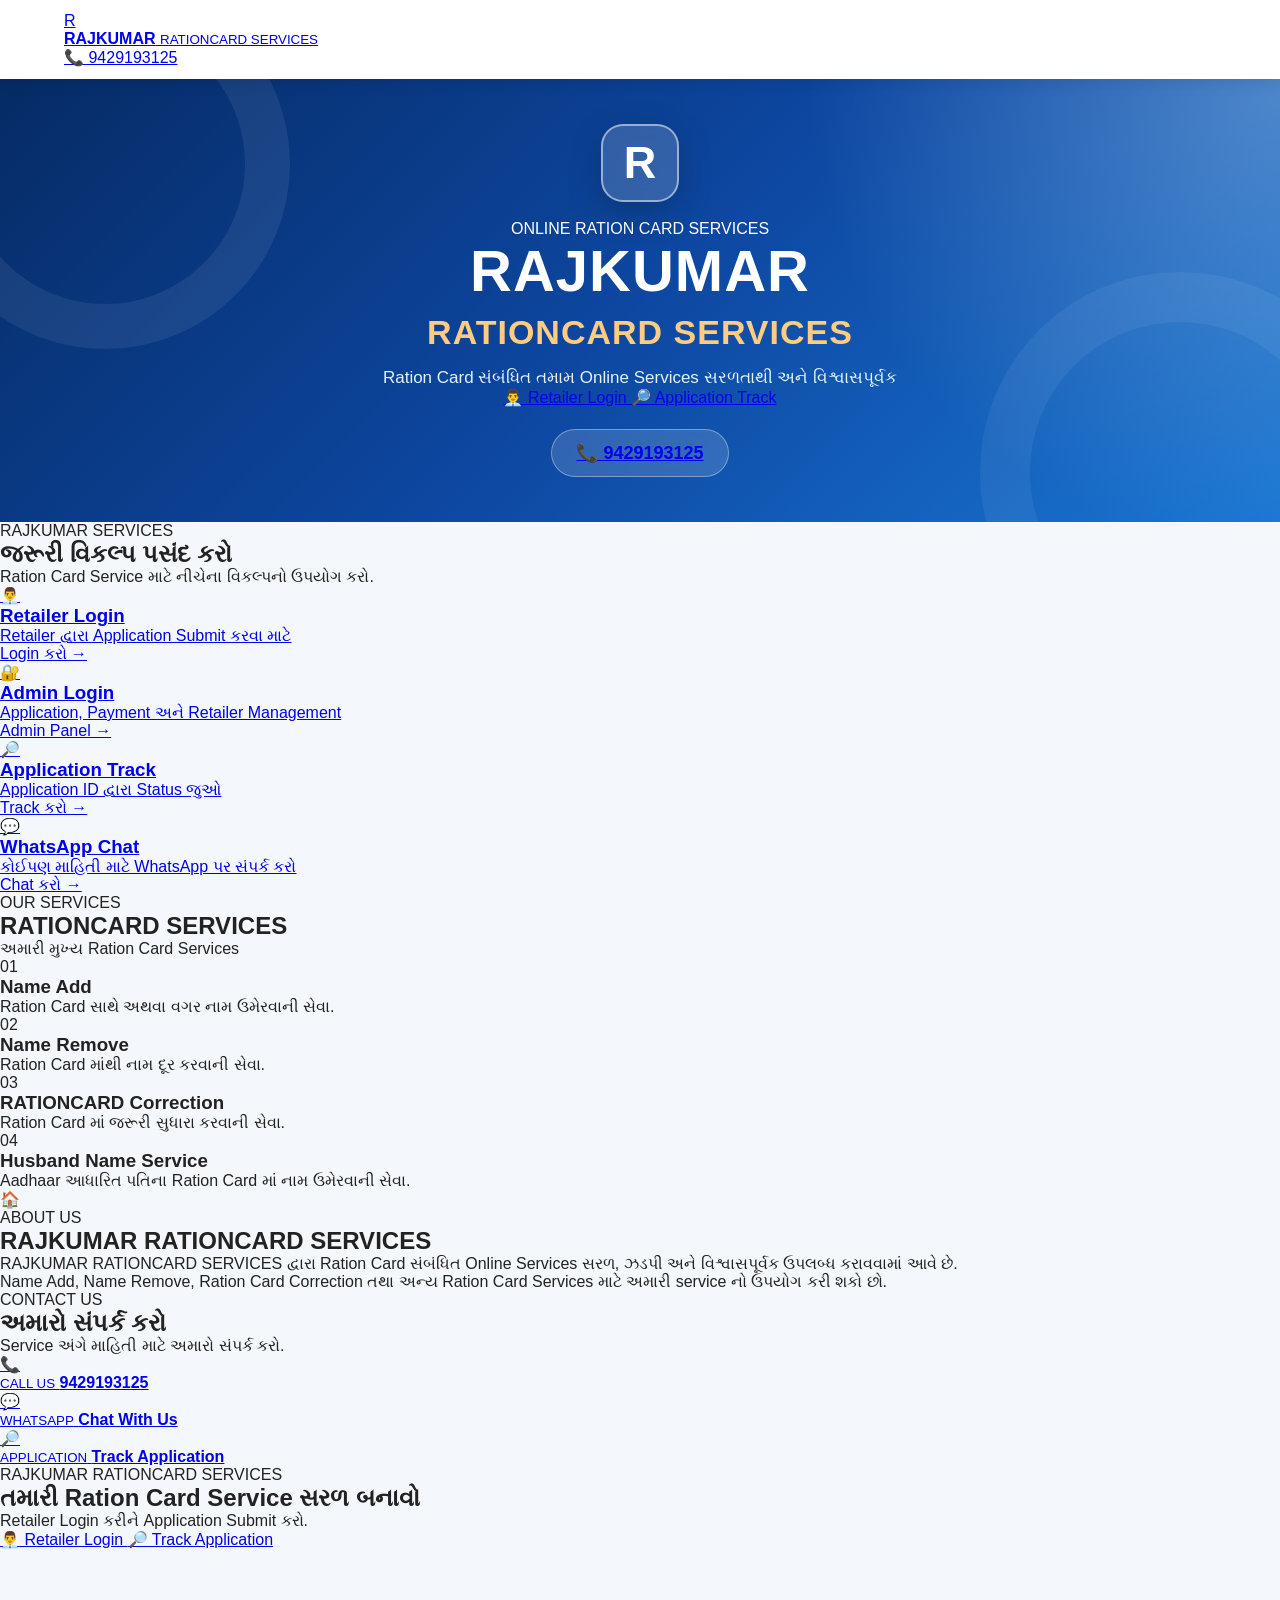
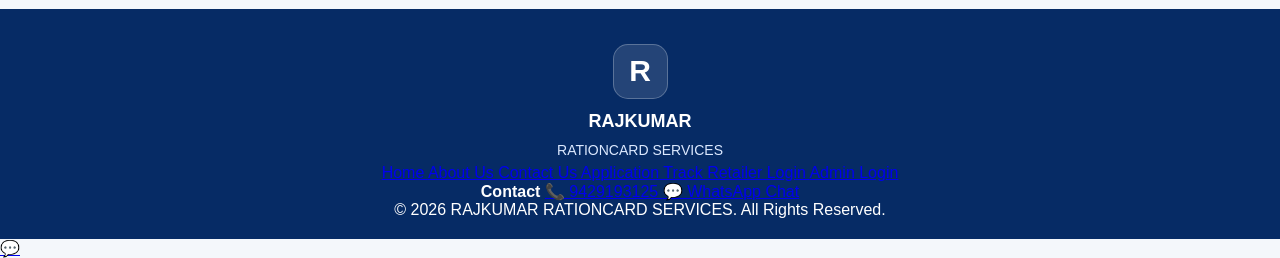
==== commit 234e657b: "Update index.html" ====
--- a/index.html
+++ b/index.html
@@ -2,9 +2,12 @@
 <html lang="gu">
 <head>
     <meta charset="UTF-8">
-
-    <meta name="viewport"
-          content="width=device-width, initial-scale=1.0">
+    <meta name="viewport" content="width=device-width, initial-scale=1.0">
+
+    <meta name="description"
+          content="RAJKUMAR RATIONCARD SERVICES - Ration Card Name Add, Name Remove, Correction અને અન્ય Ration Card Online Services.">
+
+    <meta name="theme-color" content="#0b3d91">
 
     <title>RAJKUMAR RATIONCARD SERVICES</title>
 
@@ -13,192 +16,563 @@
 
 <body>
 
-    <!-- ================= HEADER ================= -->
-
-    <header class="main-header">
-
-        <div class="logo-area">
-
-            <div class="logo-box">
+<!-- =====================================================
+     HEADER
+===================================================== -->
+
+<header class="main-header">
+
+    <div class="header-inner">
+
+        <a href="index.html" class="brand">
+
+            <div class="brand-logo">
+                <span>R</span>
+            </div>
+
+            <div class="brand-text">
+                <strong>RAJKUMAR</strong>
+                <small>RATIONCARD SERVICES</small>
+            </div>
+
+        </a>
+
+
+        <div class="header-contact">
+
+            <a href="tel:9429193125">
+                📞 9429193125
+            </a>
+
+        </div>
+
+    </div>
+
+</header>
+
+
+<!-- =====================================================
+     HERO / BANNER
+===================================================== -->
+
+<section class="hero-section">
+
+    <div class="hero-decoration hero-decoration-one"></div>
+    <div class="hero-decoration hero-decoration-two"></div>
+
+    <div class="hero-content">
+
+        <div class="hero-logo">
+            <span>R</span>
+        </div>
+
+        <div class="hero-badge">
+            ONLINE RATION CARD SERVICES
+        </div>
+
+        <h1>
+            RAJKUMAR
+            <span>RATIONCARD SERVICES</span>
+        </h1>
+
+        <p>
+            Ration Card સંબંધિત તમામ Online Services
+            સરળતાથી અને વિશ્વાસપૂર્વક
+        </p>
+
+        <div class="hero-buttons">
+
+            <a href="retailer.html"
+               class="hero-btn primary-btn">
+                👨‍💼 Retailer Login
+            </a>
+
+            <a href="track.html"
+               class="hero-btn secondary-btn">
+                🔎 Application Track
+            </a>
+
+        </div>
+
+        <a href="tel:9429193125"
+           class="hero-phone">
+            📞 9429193125
+        </a>
+
+    </div>
+
+</section>
+
+
+<!-- =====================================================
+     QUICK MENU
+===================================================== -->
+
+<section class="quick-section">
+
+    <div class="container">
+
+        <div class="section-heading">
+
+            <span>RAJKUMAR SERVICES</span>
+
+            <h2>
+                જરૂરી વિકલ્પ પસંદ કરો
+            </h2>
+
+            <p>
+                Ration Card Service માટે નીચેના વિકલ્પનો ઉપયોગ કરો.
+            </p>
+
+        </div>
+
+
+        <div class="quick-grid">
+
+            <!-- Retailer -->
+
+            <a href="retailer.html"
+               class="quick-card retailer-card">
+
+                <div class="quick-icon">
+                    👨‍💼
+                </div>
+
+                <h3>
+                    Retailer Login
+                </h3>
+
+                <p>
+                    Retailer દ્વારા Application Submit કરવા માટે
+                </p>
+
+                <span class="card-link">
+                    Login કરો →
+                </span>
+
+            </a>
+
+
+            <!-- Admin -->
+
+            <a href="admin.html"
+               class="quick-card admin-card">
+
+                <div class="quick-icon">
+                    🔐
+                </div>
+
+                <h3>
+                    Admin Login
+                </h3>
+
+                <p>
+                    Application, Payment અને Retailer Management
+                </p>
+
+                <span class="card-link">
+                    Admin Panel →
+                </span>
+
+            </a>
+
+
+            <!-- Track -->
+
+            <a href="track.html"
+               class="quick-card track-card">
+
+                <div class="quick-icon">
+                    🔎
+                </div>
+
+                <h3>
+                    Application Track
+                </h3>
+
+                <p>
+                    Application ID દ્વારા Status જુઓ
+                </p>
+
+                <span class="card-link">
+                    Track કરો →
+                </span>
+
+            </a>
+
+
+            <!-- WhatsApp -->
+
+            <a href="https://wa.me/919429193125"
+               target="_blank"
+               rel="noopener noreferrer"
+               class="quick-card whatsapp-card">
+
+                <div class="quick-icon">
+                    💬
+                </div>
+
+                <h3>
+                    WhatsApp Chat
+                </h3>
+
+                <p>
+                    કોઈપણ માહિતી માટે WhatsApp પર સંપર્ક કરો
+                </p>
+
+                <span class="card-link">
+                    Chat કરો →
+                </span>
+
+            </a>
+
+        </div>
+
+    </div>
+
+</section>
+
+
+<!-- =====================================================
+     SERVICES
+===================================================== -->
+
+<section class="services-section">
+
+    <div class="container">
+
+        <div class="section-heading">
+
+            <span>OUR SERVICES</span>
+
+            <h2>
+                RATIONCARD SERVICES
+            </h2>
+
+            <p>
+                અમારી મુખ્ય Ration Card Services
+            </p>
+
+        </div>
+
+
+        <div class="services-grid">
+
+            <div class="service-box">
+                <div class="service-number">01</div>
+                <h3>Name Add</h3>
+                <p>
+                    Ration Card સાથે અથવા વગર નામ ઉમેરવાની સેવા.
+                </p>
+            </div>
+
+
+            <div class="service-box">
+                <div class="service-number">02</div>
+                <h3>Name Remove</h3>
+                <p>
+                    Ration Card માંથી નામ દૂર કરવાની સેવા.
+                </p>
+            </div>
+
+
+            <div class="service-box">
+                <div class="service-number">03</div>
+                <h3>RATIONCARD Correction</h3>
+                <p>
+                    Ration Card માં જરૂરી સુધારા કરવાની સેવા.
+                </p>
+            </div>
+
+
+            <div class="service-box">
+                <div class="service-number">04</div>
+                <h3>Husband Name Service</h3>
+                <p>
+                    Aadhaar આધારિત પતિના Ration Card માં નામ ઉમેરવાની સેવા.
+                </p>
+            </div>
+
+        </div>
+
+    </div>
+
+</section>
+
+
+<!-- =====================================================
+     ABOUT US
+===================================================== -->
+
+<section class="about-section" id="about">
+
+    <div class="container">
+
+        <div class="about-card">
+
+            <div class="about-icon">
+                🏠
+            </div>
+
+            <div class="about-content">
+
+                <span class="about-label">
+                    ABOUT US
+                </span>
+
+                <h2>
+                    RAJKUMAR RATIONCARD SERVICES
+                </h2>
+
+                <p>
+                    RAJKUMAR RATIONCARD SERVICES દ્વારા
+                    Ration Card સંબંધિત Online Services
+                    સરળ, ઝડપી અને વિશ્વાસપૂર્વક ઉપલબ્ધ કરાવવામાં આવે છે.
+                </p>
+
+                <p>
+                    Name Add, Name Remove, Ration Card Correction
+                    તથા અન્ય Ration Card Services માટે
+                    અમારી service નો ઉપયોગ કરી શકો છો.
+                </p>
+
+            </div>
+
+        </div>
+
+    </div>
+
+</section>
+
+
+<!-- =====================================================
+     CONTACT
+===================================================== -->
+
+<section class="contact-section" id="contact">
+
+    <div class="container">
+
+        <div class="section-heading">
+
+            <span>CONTACT US</span>
+
+            <h2>
+                અમારો સંપર્ક કરો
+            </h2>
+
+            <p>
+                Service અંગે માહિતી માટે અમારો સંપર્ક કરો.
+            </p>
+
+        </div>
+
+
+        <div class="contact-grid">
+
+            <!-- Phone -->
+
+            <a href="tel:9429193125"
+               class="contact-card">
+
+                <div class="contact-icon">
+                    📞
+                </div>
+
+                <div>
+                    <small>CALL US</small>
+                    <strong>9429193125</strong>
+                </div>
+
+            </a>
+
+
+            <!-- WhatsApp -->
+
+            <a href="https://wa.me/919429193125"
+               target="_blank"
+               rel="noopener noreferrer"
+               class="contact-card">
+
+                <div class="contact-icon">
+                    💬
+                </div>
+
+                <div>
+                    <small>WHATSAPP</small>
+                    <strong>Chat With Us</strong>
+                </div>
+
+            </a>
+
+
+            <!-- Track -->
+
+            <a href="track.html"
+               class="contact-card">
+
+                <div class="contact-icon">
+                    🔎
+                </div>
+
+                <div>
+                    <small>APPLICATION</small>
+                    <strong>Track Application</strong>
+                </div>
+
+            </a>
+
+        </div>
+
+    </div>
+
+</section>
+
+
+<!-- =====================================================
+     FINAL CTA
+===================================================== -->
+
+<section class="cta-section">
+
+    <div class="container">
+
+        <div class="cta-content">
+
+            <span>
+                RAJKUMAR RATIONCARD SERVICES
+            </span>
+
+            <h2>
+                તમારી Ration Card Service સરળ બનાવો
+            </h2>
+
+            <p>
+                Retailer Login કરીને Application Submit કરો.
+            </p>
+
+            <div class="cta-buttons">
+
+                <a href="retailer.html"
+                   class="cta-primary">
+                    👨‍💼 Retailer Login
+                </a>
+
+                <a href="track.html"
+                   class="cta-secondary">
+                    🔎 Track Application
+                </a>
+
+            </div>
+
+        </div>
+
+    </div>
+
+</section>
+
+
+<!-- =====================================================
+     FOOTER
+===================================================== -->
+
+<footer class="main-footer">
+
+    <div class="footer-inner">
+
+        <div class="footer-brand">
+
+            <div class="footer-logo">
                 R
             </div>
 
-            <div class="logo-text">
-                <h1>RAJKUMAR</h1>
-                <h2>RATIONCARD SERVICES</h2>
-            </div>
-
-        </div>
-
-        <div class="header-mobile">
-            📞 9429193125
-        </div>
-
-    </header>
-
-
-    <!-- ================= BANNER ================= -->
-
-    <section class="hero-section">
-
-        <div class="hero-content">
-
-            <div class="hero-logo">
-                R
-            </div>
-
-            <h1>
-                RAJKUMAR
-                <span>RATIONCARD SERVICES</span>
-            </h1>
-
-            <p>
-                Ration Card Related Online Services
-            </p>
-
-            <div class="hero-phone">
+            <div>
+                <h3>
+                    RAJKUMAR
+                </h3>
+
+                <p>
+                    RATIONCARD SERVICES
+                </p>
+            </div>
+
+        </div>
+
+
+        <div class="footer-links">
+
+            <a href="index.html">
+                Home
+            </a>
+
+            <a href="#about">
+                About Us
+            </a>
+
+            <a href="#contact">
+                Contact Us
+            </a>
+
+            <a href="track.html">
+                Application Track
+            </a>
+
+            <a href="retailer.html">
+                Retailer Login
+            </a>
+
+            <a href="admin.html">
+                Admin Login
+            </a>
+
+        </div>
+
+
+        <div class="footer-contact">
+
+            <strong>Contact</strong>
+
+            <a href="tel:9429193125">
                 📞 9429193125
-            </div>
-
-        </div>
-
-    </section>
-
-
-    <!-- ================= MAIN MENU ================= -->
-
-    <main class="main-container">
-
-        <h2 class="section-title">
-            RATIONCARD SERVICES
-        </h2>
-
-        <div class="menu-grid">
-
-            <!-- Retailer Login -->
-
-            <a href="retailer.html"
-               class="menu-card retailer-card">
-
-                <div class="menu-icon">
-                    👨‍💼
-                </div>
-
-                <h3>Retailer Login</h3>
-
-                <p>
-                    Retailer માટે Login
-                </p>
-
-            </a>
-
-
-            <!-- Admin Login -->
-
-            <a href="admin.html"
-               class="menu-card admin-card">
-
-                <div class="menu-icon">
-                    🔐
-                </div>
-
-                <h3>Admin Login</h3>
-
-                <p>
-                    Admin Dashboard
-                </p>
-
-            </a>
-
-
-            <!-- Application Track -->
-
-            <div class="menu-card track-card"
-                 onclick="openTrackBox()">
-
-                <div class="menu-icon">
-                    🔎
-                </div>
-
-                <h3>Application Track</h3>
-
-                <p>
-                    Application Status Check
-                </p>
-
-            </div>
-
-        </div>
-
-
-        <!-- ================= TRACK BOX ================= -->
-
-        <div id="trackBox"
-             class="track-box hidden">
-
-            <button class="close-btn"
-                    onclick="closeTrackBox()">
-                ✕
-            </button>
-
-            <h2>
-                Application Track
-            </h2>
-
-            <p>
-                તમારી Application ID નાખો
-            </p>
-
-            <input
-                type="text"
-                id="trackApplicationId"
-                placeholder="Application ID">
-
-            <button
-                class="track-button"
-                onclick="trackApplication()">
-
-                Track Application
-
-            </button>
-
-            <div id="trackResult"></div>
-
-        </div>
-
-    </main>
-
-
-    <!-- ================= FOOTER ================= -->
-
-    <footer class="main-footer">
-
-        <div class="footer-logo">
-            R
-        </div>
-
-        <h3>
-            RAJKUMAR RATIONCARD SERVICES
-        </h3>
-
-        <p>
-            📞 9429193125
-        </p>
-
-        <p>
-            Ration Card Online Services
-        </p>
-
-        <div class="footer-copy">
-            © 2026 Rajkumar Rationcard Services
-        </div>
-
-    </footer>
-
-
-    <!-- ================= SCRIPT ================= -->
-
-    <script src="script.js"></script>
+            </a>
+
+            <a href="https://wa.me/919429193125"
+               target="_blank"
+               rel="noopener noreferrer">
+                💬 WhatsApp Chat
+            </a>
+
+        </div>
+
+    </div>
+
+
+    <div class="footer-bottom">
+
+        © 2026 RAJKUMAR RATIONCARD SERVICES.
+        All Rights Reserved.
+
+    </div>
+
+</footer>
+
+
+<!-- =====================================================
+     FLOATING WHATSAPP
+===================================================== -->
+
+<a href="https://wa.me/919429193125"
+   target="_blank"
+   rel="noopener noreferrer"
+   class="floating-whatsapp"
+   aria-label="WhatsApp Chat">
+
+    💬
+
+</a>
+
+
+<script src="script.js"></script>
 
 </body>
-</html>+</html>
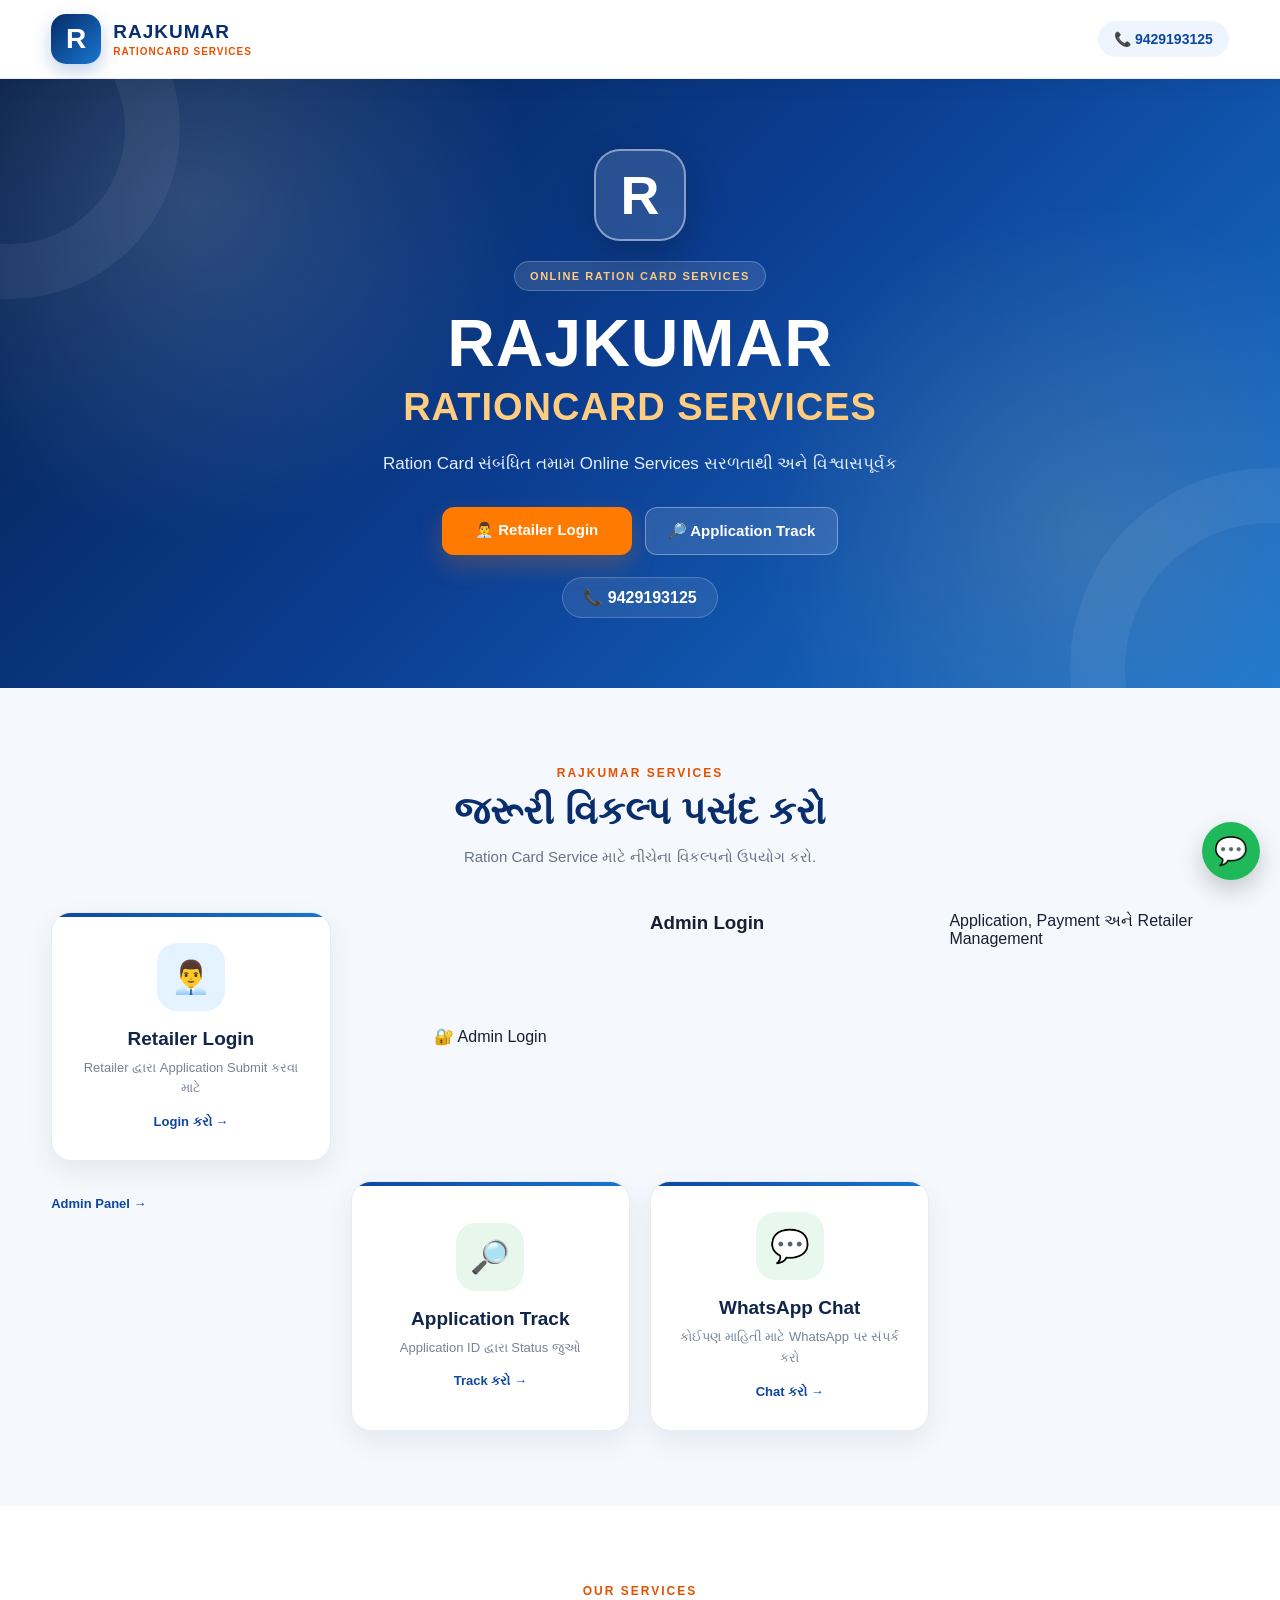
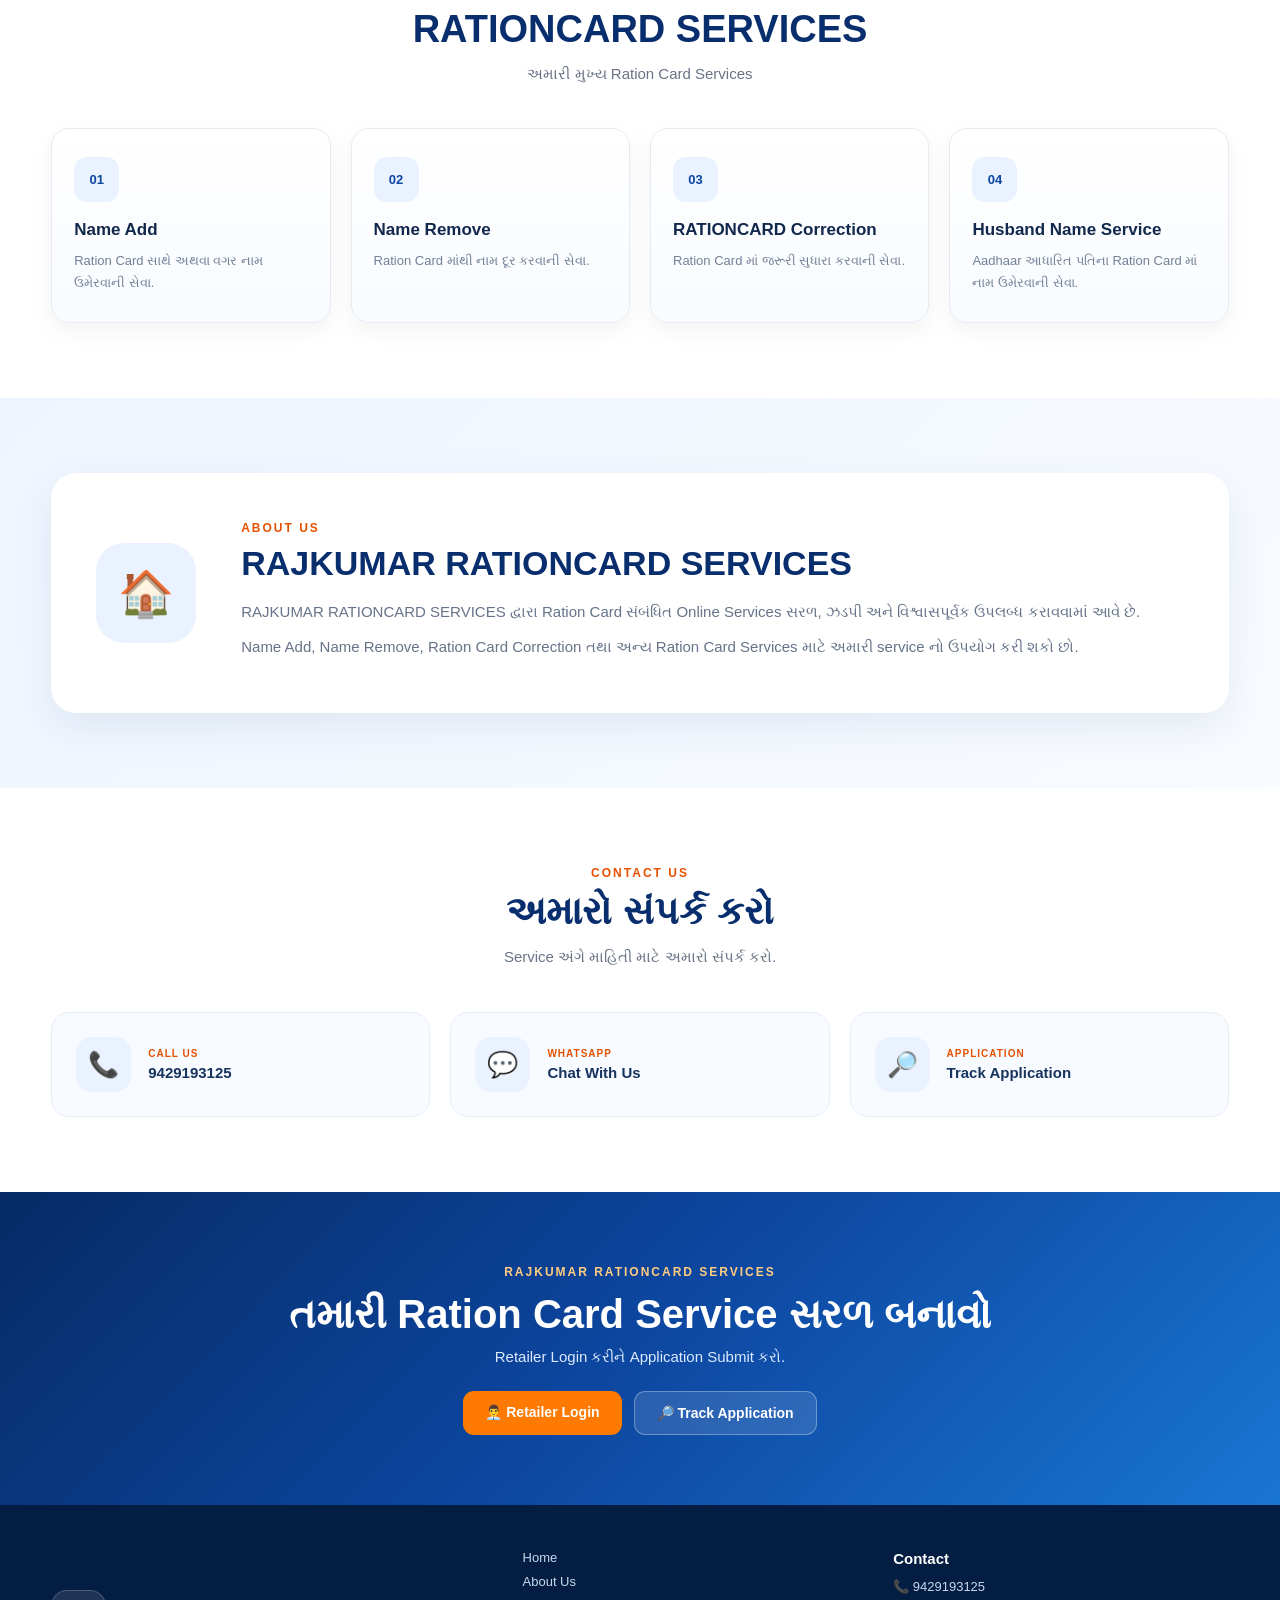
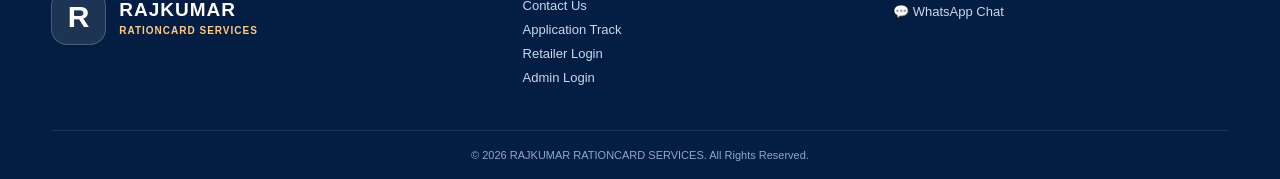
==== commit 0c16e878: "Update index.html" ====
--- a/index.html
+++ b/index.html
@@ -153,15 +153,21 @@
             </a>
 
 
-            <!-- Admin -->
-
-            <a href="admin.html"
-               class="quick-card admin-card">
-
-                <div class="quick-icon">
-                    🔐
-                </div>
-
+           <a href="./admin.html"
+   class="admin-login-link"
+   style="
+      display:inline-flex;
+      align-items:center;
+      justify-content:center;
+      gap:8px;
+      text-decoration:none;
+      cursor:pointer;
+      pointer-events:auto;
+      position:relative;
+      z-index:100;
+   ">
+    🔐 Admin Login
+</a>
                 <h3>
                     Admin Login
                 </h3>
--- a/style.css
+++ b/style.css
@@ -1,10 +1,12 @@
 /* =====================================================
    RAJKUMAR RATIONCARD SERVICES
-   MAIN WEBSITE CSS
-===================================================== */
-
-
-/* ================= BASIC ================= */
+   MAIN WEBSITE FINAL CSS
+===================================================== */
+
+
+/* =====================================================
+   RESET
+===================================================== */
 
 * {
     margin: 0;
@@ -17,128 +19,872 @@
 }
 
 body {
-    font-family: Arial, Helvetica, sans-serif;
-    background: #f4f7fb;
-    color: #222;
+    font-family:
+        Arial,
+        Helvetica,
+        sans-serif;
+
+    background: #f5f8fc;
+
+    color: #172033;
+
     min-height: 100vh;
-}
-
-
-/* ================= HEADER ================= */
+
+    overflow-x: hidden;
+}
+
+a {
+    text-decoration: none;
+    color: inherit;
+}
+
+button,
+input {
+    font-family: inherit;
+}
+
+
+/* =====================================================
+   COMMON
+===================================================== */
+
+.container {
+    width: 92%;
+    max-width: 1180px;
+    margin: 0 auto;
+}
+
+.section-heading {
+    text-align: center;
+    margin-bottom: 42px;
+}
+
+.section-heading > span {
+    display: inline-block;
+
+    font-size: 12px;
+    font-weight: 800;
+
+    letter-spacing: 2px;
+
+    color: #e65100;
+
+    margin-bottom: 10px;
+}
+
+.section-heading h2 {
+    font-size: clamp(26px, 4vw, 38px);
+
+    color: #092e6e;
+
+    font-weight: 900;
+
+    margin-bottom: 10px;
+}
+
+.section-heading p {
+    color: #687386;
+
+    font-size: 15px;
+
+    line-height: 1.7;
+}
+
+
+/* =====================================================
+   HEADER
+===================================================== */
 
 .main-header {
+    position: sticky;
+
+    top: 0;
+
+    z-index: 1000;
+
     width: 100%;
+
+    background:
+        rgba(255,255,255,0.96);
+
+    backdrop-filter: blur(12px);
+
+    border-bottom:
+        1px solid #e8edf5;
+
+    box-shadow:
+        0 4px 20px rgba(0,0,0,0.06);
+}
+
+.header-inner {
+    width: 92%;
+    max-width: 1180px;
+
     min-height: 78px;
-    background: #ffffff;
-
-    display: flex;
-    align-items: center;
+
+    margin: auto;
+
+    display: flex;
+
+    align-items: center;
+
     justify-content: space-between;
 
-    padding: 12px 5%;
-
-    box-shadow: 0 3px 15px rgba(0,0,0,0.10);
-
+    gap: 20px;
+}
+
+.brand {
+    display: flex;
+
+    align-items: center;
+
+    gap: 12px;
+}
+
+.brand-logo {
+    width: 50px;
+    height: 50px;
+
+    border-radius: 15px;
+
+    display: flex;
+
+    align-items: center;
+    justify-content: center;
+
+    background:
+        linear-gradient(
+            135deg,
+            #062b65,
+            #1976d2
+        );
+
+    color: #fff;
+
+    font-size: 28px;
+
+    font-weight: 900;
+
+    box-shadow:
+        0 7px 18px rgba(13,71,161,0.25);
+}
+
+.brand-text {
+    display: flex;
+
+    flex-direction: column;
+}
+
+.brand-text strong {
+    color: #092e6e;
+
+    font-size: 19px;
+
+    letter-spacing: 1px;
+
+    font-weight: 900;
+}
+
+.brand-text small {
+    color: #e65100;
+
+    font-size: 10px;
+
+    font-weight: 800;
+
+    letter-spacing: 1px;
+
+    margin-top: 3px;
+}
+
+.header-contact a {
+    display: inline-flex;
+
+    align-items: center;
+
+    padding: 10px 16px;
+
+    border-radius: 30px;
+
+    background: #eef5ff;
+
+    color: #0d47a1;
+
+    font-size: 14px;
+
+    font-weight: 800;
+
+    transition: 0.25s;
+}
+
+.header-contact a:hover {
+    background: #0d47a1;
+
+    color: #fff;
+
+    transform: translateY(-2px);
+}
+
+
+/* =====================================================
+   HERO
+===================================================== */
+
+.hero-section {
     position: relative;
-    z-index: 10;
-}
-
-
-/* Logo Area */
-
-.logo-area {
-    display: flex;
-    align-items: center;
-    gap: 12px;
-}
-
-
-/* Temporary Logo */
-
-.logo-box {
-    width: 52px;
-    height: 52px;
-
-    display: flex;
-    align-items: center;
+
+    min-height: 520px;
+
+    display: flex;
+
+    align-items: center;
+
     justify-content: center;
 
-    border-radius: 14px;
-
-    background: linear-gradient(
-        135deg,
-        #0d47a1,
-        #1976d2
-    );
+    text-align: center;
+
+    padding: 70px 20px;
+
+    overflow: hidden;
+
+    background:
+        radial-gradient(
+            circle at 15% 20%,
+            rgba(255,255,255,0.16),
+            transparent 28%
+        ),
+
+        radial-gradient(
+            circle at 85% 75%,
+            rgba(255,204,128,0.15),
+            transparent 28%
+        ),
+
+        linear-gradient(
+            135deg,
+            #041e48,
+            #0b3d91 48%,
+            #1976d2
+        );
+}
+
+.hero-content {
+    position: relative;
+
+    z-index: 5;
+
+    width: 100%;
+
+    max-width: 900px;
 
     color: white;
-
-    font-size: 30px;
-    font-weight: 900;
+}
+
+.hero-decoration {
+    position: absolute;
+
+    border-radius: 50%;
+
+    border:
+        55px solid rgba(255,255,255,0.055);
+
+    pointer-events: none;
+}
+
+.hero-decoration-one {
+    width: 340px;
+    height: 340px;
+
+    left: -160px;
+    top: -120px;
+}
+
+.hero-decoration-two {
+    width: 400px;
+    height: 400px;
+
+    right: -190px;
+    bottom: -180px;
+}
+
+.hero-logo {
+    width: 92px;
+    height: 92px;
+
+    margin: 0 auto 20px;
+
+    border-radius: 26px;
+
+    display: flex;
+
+    align-items: center;
+    justify-content: center;
+
+    background:
+        rgba(255,255,255,0.13);
+
+    border:
+        2px solid rgba(255,255,255,0.45);
 
     box-shadow:
-        0 5px 15px rgba(13,71,161,0.30);
-}
-
-
-/* Logo Text */
-
-.logo-text h1 {
-    font-size: 20px;
-    font-weight: 900;
+        0 15px 40px rgba(0,0,0,0.2);
+
+    backdrop-filter: blur(10px);
+}
+
+.hero-logo span {
+    font-size: 54px;
+
+    font-weight: 900;
+
+    color: white;
+}
+
+.hero-badge {
+    display: inline-block;
+
+    padding: 8px 15px;
+
+    border-radius: 30px;
+
+    background:
+        rgba(255,255,255,0.12);
+
+    border:
+        1px solid rgba(255,255,255,0.22);
+
+    color: #ffcc80;
+
+    font-size: 11px;
+
+    font-weight: 900;
+
+    letter-spacing: 1.5px;
+}
+
+.hero-content h1 {
+    margin-top: 18px;
+
+    font-size:
+        clamp(34px, 7vw, 66px);
+
+    line-height: 1.05;
+
+    font-weight: 900;
+
+    letter-spacing: 1px;
+}
+
+.hero-content h1 span {
+    display: block;
+
+    margin-top: 10px;
+
+    color: #ffcc80;
+
+    font-size:
+        clamp(20px, 4vw, 38px);
+
+    letter-spacing: 1px;
+}
+
+.hero-content > p {
+    margin:
+        22px auto 0;
+
+    max-width: 650px;
+
+    color: #e5efff;
+
+    font-size: 17px;
+
+    line-height: 1.7;
+}
+
+.hero-buttons {
+    display: flex;
+
+    justify-content: center;
+
+    flex-wrap: wrap;
+
+    gap: 13px;
+
+    margin-top: 28px;
+}
+
+.hero-btn {
+    min-width: 190px;
+
+    padding: 14px 22px;
+
+    border-radius: 12px;
+
+    font-size: 15px;
+
+    font-weight: 900;
+
+    transition:
+        transform 0.25s,
+        box-shadow 0.25s;
+}
+
+.hero-btn:hover {
+    transform: translateY(-3px);
+}
+
+.primary-btn {
+    background: #ff7a00;
+
+    color: white;
+
+    box-shadow:
+        0 10px 25px rgba(255,122,0,0.25);
+}
+
+.secondary-btn {
+    background:
+        rgba(255,255,255,0.12);
+
+    color: white;
+
+    border:
+        1px solid rgba(255,255,255,0.35);
+}
+
+.hero-phone {
+    display: inline-flex;
+
+    margin-top: 22px;
+
+    padding: 10px 20px;
+
+    border-radius: 30px;
+
+    background:
+        rgba(255,255,255,0.09);
+
+    border:
+        1px solid rgba(255,255,255,0.2);
+
+    color: #fff;
+
+    font-size: 16px;
+
+    font-weight: 800;
+}
+
+
+/* =====================================================
+   QUICK SECTION
+===================================================== */
+
+.quick-section {
+    padding: 75px 0;
+
+    background: #f5f8fc;
+}
+
+.quick-grid {
+    display: grid;
+
+    grid-template-columns:
+        repeat(4, 1fr);
+
+    gap: 20px;
+}
+
+.quick-card {
+    position: relative;
+
+    min-height: 235px;
+
+    padding: 30px 22px;
+
+    border-radius: 20px;
+
+    background: #fff;
+
+    border:
+        1px solid #e7ecf3;
+
+    box-shadow:
+        0 10px 28px rgba(19,45,82,0.07);
+
+    display: flex;
+
+    flex-direction: column;
+
+    align-items: center;
+
+    justify-content: center;
+
+    text-align: center;
+
+    overflow: hidden;
+
+    transition:
+        transform 0.3s,
+        box-shadow 0.3s;
+}
+
+.quick-card::before {
+    content: "";
+
+    position: absolute;
+
+    top: 0;
+    left: 0;
+
+    width: 100%;
+    height: 4px;
+
+    background:
+        linear-gradient(
+            90deg,
+            #0d47a1,
+            #1976d2
+        );
+}
+
+.quick-card:hover {
+    transform: translateY(-8px);
+
+    box-shadow:
+        0 18px 38px rgba(19,45,82,0.13);
+}
+
+.quick-icon {
+    width: 68px;
+    height: 68px;
+
+    display: flex;
+
+    align-items: center;
+    justify-content: center;
+
+    border-radius: 20px;
+
+    font-size: 32px;
+
+    margin-bottom: 17px;
+}
+
+.retailer-card .quick-icon {
+    background: #e5f2ff;
+}
+
+.admin-card .quick-icon {
+    background: #fff1df;
+}
+
+.track-card .quick-icon {
+    background: #e8f7ec;
+}
+
+.whatsapp-card .quick-icon {
+    background: #e8f8ee;
+}
+
+.quick-card h3 {
+    color: #10254a;
+
+    font-size: 19px;
+
+    margin-bottom: 8px;
+
+    font-weight: 900;
+}
+
+.quick-card p {
+    color: #788397;
+
+    font-size: 13px;
+
+    line-height: 1.6;
+
+    max-width: 220px;
+}
+
+.card-link {
+    margin-top: 15px;
+
     color: #0d47a1;
+
+    font-size: 13px;
+
+    font-weight: 900;
+}
+
+
+/* =====================================================
+   SERVICES
+===================================================== */
+
+.services-section {
+    padding: 75px 0;
+
+    background: white;
+}
+
+.services-grid {
+    display: grid;
+
+    grid-template-columns:
+        repeat(4, 1fr);
+
+    gap: 20px;
+}
+
+.service-box {
+    position: relative;
+
+    padding: 28px 22px;
+
+    border-radius: 18px;
+
+    border:
+        1px solid #e6ebf2;
+
+    background:
+        linear-gradient(
+            180deg,
+            #fff,
+            #f8fbff
+        );
+
+    box-shadow:
+        0 8px 22px rgba(0,0,0,0.05);
+
+    transition:
+        transform 0.3s,
+        box-shadow 0.3s;
+}
+
+.service-box:hover {
+    transform: translateY(-6px);
+
+    box-shadow:
+        0 14px 30px rgba(0,0,0,0.09);
+}
+
+.service-number {
+    width: 45px;
+    height: 45px;
+
+    border-radius: 13px;
+
+    display: flex;
+
+    align-items: center;
+    justify-content: center;
+
+    background: #eaf2ff;
+
+    color: #0d47a1;
+
+    font-weight: 900;
+
+    font-size: 13px;
+
+    margin-bottom: 18px;
+}
+
+.service-box h3 {
+    color: #12284d;
+
+    font-size: 17px;
+
+    margin-bottom: 10px;
+}
+
+.service-box p {
+    color: #738096;
+
+    font-size: 13px;
+
+    line-height: 1.7;
+}
+
+
+/* =====================================================
+   ABOUT
+===================================================== */
+
+.about-section {
+    padding: 75px 0;
+
+    background:
+        linear-gradient(
+            135deg,
+            #eef5ff,
+            #f8fbff
+        );
+}
+
+.about-card {
+    display: grid;
+
+    grid-template-columns:
+        110px 1fr;
+
+    gap: 35px;
+
+    align-items: center;
+
+    padding: 45px;
+
+    border-radius: 25px;
+
+    background: white;
+
+    box-shadow:
+        0 15px 40px rgba(18,57,105,0.08);
+}
+
+.about-icon {
+    width: 100px;
+    height: 100px;
+
+    border-radius: 28px;
+
+    display: flex;
+
+    align-items: center;
+    justify-content: center;
+
+    font-size: 45px;
+
+    background: #eaf2ff;
+}
+
+.about-label {
+    color: #e65100;
+
+    font-size: 12px;
+
+    font-weight: 900;
+
+    letter-spacing: 2px;
+}
+
+.about-content h2 {
+    color: #092e6e;
+
+    font-size:
+        clamp(24px, 4vw, 34px);
+
+    margin:
+        8px 0 15px;
+
+    font-weight: 900;
+}
+
+.about-content p {
+    color: #667389;
+
+    font-size: 15px;
+
+    line-height: 1.8;
+
+    margin-bottom: 8px;
+}
+
+
+/* =====================================================
+   CONTACT
+===================================================== */
+
+.contact-section {
+    padding: 75px 0;
+
+    background: #fff;
+}
+
+.contact-grid {
+    display: grid;
+
+    grid-template-columns:
+        repeat(3, 1fr);
+
+    gap: 20px;
+}
+
+.contact-card {
+    display: flex;
+
+    align-items: center;
+
+    gap: 17px;
+
+    padding: 24px;
+
+    border-radius: 18px;
+
+    background: #f7faff;
+
+    border:
+        1px solid #e6edf7;
+
+    transition: 0.25s;
+}
+
+.contact-card:hover {
+    transform: translateY(-5px);
+
+    box-shadow:
+        0 12px 25px rgba(0,0,0,0.07);
+}
+
+.contact-icon {
+    width: 55px;
+    height: 55px;
+
+    flex-shrink: 0;
+
+    display: flex;
+
+    align-items: center;
+    justify-content: center;
+
+    border-radius: 16px;
+
+    background: #eaf2ff;
+
+    font-size: 25px;
+}
+
+.contact-card small {
+    display: block;
+
+    color: #e65100;
+
+    font-size: 10px;
+
+    font-weight: 900;
+
     letter-spacing: 1px;
-}
-
-.logo-text h2 {
-    font-size: 11px;
-    color: #e65100;
-    letter-spacing: 0.7px;
-    margin-top: 2px;
-}
-
-
-/* Header Mobile */
-
-.header-mobile {
+
+    margin-bottom: 5px;
+}
+
+.contact-card strong {
+    display: block;
+
+    color: #17345f;
+
     font-size: 15px;
-    font-weight: bold;
-    color: #0d47a1;
-
-    background: #eef5ff;
-
-    padding: 10px 15px;
-
-    border-radius: 25px;
-}
-
-
-/* ================= HERO / BANNER ================= */
-
-.hero-section {
-
-    width: 100%;
-
-    min-height: 330px;
-
-    display: flex;
-
-    align-items: center;
-
-    justify-content: center;
-
-    text-align: center;
-
-    padding: 45px 20px;
+}
+
+
+/* =====================================================
+   CTA
+===================================================== */
+
+.cta-section {
+    padding: 70px 0;
 
     background:
-
-        radial-gradient(
-            circle at top right,
-            rgba(255,255,255,0.25),
-            transparent 35%
-        ),
-
         linear-gradient(
             135deg,
             #062b65,
@@ -146,714 +892,464 @@
             #1976d2
         );
 
-    position: relative;
-
-    overflow: hidden;
-}
-
-
-/* Banner Decorative Circles */
-
-.hero-section::before {
-
-    content: "";
-
-    position: absolute;
-
-    width: 280px;
-    height: 280px;
-
-    border-radius: 50%;
-
-    border: 45px solid rgba(255,255,255,0.07);
-
-    top: -100px;
-    left: -80px;
-}
-
-
-.hero-section::after {
-
-    content: "";
-
-    position: absolute;
-
-    width: 300px;
-    height: 300px;
-
-    border-radius: 50%;
-
-    border: 50px solid rgba(255,255,255,0.06);
-
-    bottom: -150px;
-    right: -100px;
-}
-
-
-/* Hero Content */
-
-.hero-content {
-
-    position: relative;
-
-    z-index: 2;
-
     color: white;
 
-    max-width: 850px;
-
-    width: 100%;
-}
-
-
-/* Hero Logo */
-
-.hero-logo {
-
-    width: 78px;
-    height: 78px;
-
-    margin: 0 auto 18px;
-
-    border-radius: 22px;
-
-    background: rgba(255,255,255,0.16);
-
-    border: 2px solid rgba(255,255,255,0.50);
-
-    display: flex;
-
-    align-items: center;
+    text-align: center;
+}
+
+.cta-content > span {
+    color: #ffcc80;
+
+    font-size: 12px;
+
+    font-weight: 900;
+
+    letter-spacing: 2px;
+}
+
+.cta-content h2 {
+    margin-top: 12px;
+
+    font-size:
+        clamp(25px, 5vw, 40px);
+
+    font-weight: 900;
+}
+
+.cta-content p {
+    margin-top: 10px;
+
+    color: #dceaff;
+
+    font-size: 15px;
+}
+
+.cta-buttons {
+    display: flex;
+
     justify-content: center;
 
-    font-size: 45px;
-    font-weight: 900;
-
-    backdrop-filter: blur(8px);
-
-    box-shadow:
-        0 10px 35px rgba(0,0,0,0.20);
-}
-
-
-/* Hero Heading */
-
-.hero-content h1 {
-
-    font-size: clamp(30px, 6vw, 58px);
-
-    font-weight: 900;
-
-    letter-spacing: 1px;
-
-    line-height: 1.15;
-}
-
-
-.hero-content h1 span {
-
-    display: block;
-
-    font-size: clamp(20px, 4vw, 34px);
-
-    color: #ffcc80;
-
-    margin-top: 8px;
-
-    letter-spacing: 1px;
-}
-
-
-.hero-content p {
-
-    font-size: 17px;
-
-    margin-top: 16px;
-
-    color: #e3f2fd;
-}
-
-
-.hero-phone {
-
-    display: inline-block;
-
-    margin-top: 22px;
-
-    padding: 12px 24px;
-
-    border-radius: 30px;
-
-    background: rgba(255,255,255,0.15);
-
-    border: 1px solid rgba(255,255,255,0.35);
-
-    font-size: 18px;
-
-    font-weight: bold;
-
-    backdrop-filter: blur(8px);
-}
-
-
-/* ================= MAIN ================= */
-
-.main-container {
-
+    flex-wrap: wrap;
+
+    gap: 12px;
+
+    margin-top: 25px;
+}
+
+.cta-buttons a {
+    padding: 13px 22px;
+
+    border-radius: 11px;
+
+    font-size: 14px;
+
+    font-weight: 900;
+}
+
+.cta-primary {
+    background: #ff7a00;
+
+    color: white;
+}
+
+.cta-secondary {
+    background:
+        rgba(255,255,255,0.12);
+
+    color: white;
+
+    border:
+        1px solid rgba(255,255,255,0.3);
+}
+
+
+/* =====================================================
+   FOOTER
+===================================================== */
+
+.main-footer {
+    background: #041d42;
+
+    color: white;
+}
+
+.footer-inner {
     width: 92%;
-
-    max-width: 1100px;
-
-    margin: 45px auto;
-
-    text-align: center;
-}
-
-
-/* Section Title */
-
-.section-title {
-
-    font-size: 28px;
-
-    font-weight: 900;
-
-    color: #0d47a1;
-
-    margin-bottom: 30px;
-
-    position: relative;
-
-    display: inline-block;
-}
-
-
-.section-title::after {
-
-    content: "";
-
-    display: block;
-
-    width: 65px;
-
-    height: 4px;
-
-    border-radius: 10px;
-
-    background: #e65100;
-
-    margin: 10px auto 0;
-}
-
-
-/* ================= MENU GRID ================= */
-
-.menu-grid {
+    max-width: 1180px;
+
+    margin: auto;
+
+    padding: 45px 0;
 
     display: grid;
 
     grid-template-columns:
-        repeat(3, 1fr);
-
-    gap: 24px;
-}
-
-
-/* Menu Card */
-
-.menu-card {
-
-    min-height: 190px;
-
-    background: white;
-
-    border-radius: 20px;
-
-    padding: 28px 20px;
-
-    text-decoration: none;
-
-    color: #222;
-
-    cursor: pointer;
-
-    display: flex;
-
-    flex-direction: column;
-
-    align-items: center;
-
-    justify-content: center;
-
-    border: 1px solid #e6ebf2;
-
-    box-shadow:
-        0 8px 25px rgba(0,0,0,0.08);
-
-    transition:
-        transform 0.25s ease,
-        box-shadow 0.25s ease;
-}
-
-
-.menu-card:hover {
-
-    transform: translateY(-8px);
-
-    box-shadow:
-        0 15px 35px rgba(0,0,0,0.14);
-}
-
-
-/* Menu Icon */
-
-.menu-icon {
-
-    width: 65px;
-
-    height: 65px;
-
-    border-radius: 18px;
-
-    display: flex;
-
-    align-items: center;
-
-    justify-content: center;
-
-    font-size: 32px;
-
-    margin-bottom: 16px;
-}
-
-
-/* Different Card Icon Background */
-
-.retailer-card .menu-icon {
-
-    background: #e3f2fd;
-}
-
-
-.admin-card .menu-icon {
-
-    background: #fff3e0;
-}
-
-
-.track-card .menu-icon {
-
-    background: #e8f5e9;
-}
-
-
-/* Card Heading */
-
-.menu-card h3 {
-
-    font-size: 20px;
-
-    color: #123;
-
-    margin-bottom: 8px;
-}
-
-
-.menu-card p {
-
-    font-size: 14px;
-
-    color: #777;
-}
-
-
-/* ================= TRACK BOX ================= */
-
-.track-box {
-
-    max-width: 550px;
-
-    margin: 35px auto 0;
-
-    padding: 30px;
-
-    background: white;
-
-    border-radius: 20px;
-
-    box-shadow:
-        0 10px 35px rgba(0,0,0,0.12);
-
-    position: relative;
-
-    animation: fadeIn 0.3s ease;
-}
-
-
-.track-box h2 {
-
-    color: #0d47a1;
-
-    margin-bottom: 8px;
-}
-
-
-.track-box p {
-
-    color: #777;
-
-    margin-bottom: 20px;
-}
-
-
-/* Track Input */
-
-.track-box input {
-
-    width: 100%;
-
-    padding: 14px 16px;
-
-    border-radius: 10px;
-
-    border: 1px solid #ccd5e0;
-
-    outline: none;
-
-    font-size: 16px;
-
-    margin-bottom: 14px;
-}
-
-
-.track-box input:focus {
-
-    border-color: #1976d2;
-
-    box-shadow:
-        0 0 0 3px rgba(25,118,210,0.10);
-}
-
-
-/* Track Button */
-
-.track-button {
-
-    width: 100%;
-
-    padding: 14px;
-
-    border: none;
-
-    border-radius: 10px;
-
-    background:
-        linear-gradient(
-            135deg,
-            #0d47a1,
-            #1976d2
-        );
-
-    color: white;
-
-    font-size: 16px;
-
-    font-weight: bold;
-
-    cursor: pointer;
-
-    transition: 0.2s;
-}
-
-
-.track-button:hover {
-
-    transform: translateY(-2px);
-
-    box-shadow:
-        0 8px 20px rgba(13,71,161,0.25);
-}
-
-
-/* Close Button */
-
-.close-btn {
-
-    position: absolute;
-
-    top: 12px;
-    right: 12px;
-
-    width: 32px;
-    height: 32px;
-
-    border: none;
-
-    border-radius: 50%;
-
-    background: #f1f3f5;
-
-    cursor: pointer;
-
-    font-size: 15px;
-}
-
-
-/* Track Result */
-
-#trackResult {
-
-    margin-top: 20px;
-
-    text-align: left;
-}
-
-
-/* Hide */
-
-.hidden {
-
-    display: none;
-}
-
-
-/* ================= FOOTER ================= */
-
-.main-footer {
-
-    margin-top: 60px;
-
-    background: #062b65;
-
-    color: white;
-
-    text-align: center;
-
-    padding: 35px 20px 20px;
-}
-
+        1.3fr 1fr 1fr;
+
+    gap: 35px;
+}
+
+.footer-brand {
+    display: flex;
+
+    align-items: center;
+
+    gap: 13px;
+}
 
 .footer-logo {
-
     width: 55px;
     height: 55px;
 
-    border-radius: 15px;
-
-    background: rgba(255,255,255,0.12);
-
-    border: 1px solid rgba(255,255,255,0.25);
-
     display: flex;
 
     align-items: center;
     justify-content: center;
 
-    margin: 0 auto 12px;
+    border-radius: 16px;
+
+    background:
+        rgba(255,255,255,0.1);
+
+    border:
+        1px solid rgba(255,255,255,0.2);
 
     font-size: 30px;
 
     font-weight: 900;
 }
 
-
-.main-footer h3 {
-
-    font-size: 18px;
-
-    margin-bottom: 10px;
-}
-
-
-.main-footer p {
-
-    color: #dce9ff;
-
-    margin: 6px 0;
-
-    font-size: 14px;
-}
-
-
-.footer-copy {
-
-    margin-top: 25px;
-
-    padding-top: 15px;
-
-    border-top: 1px solid rgba(255,255,255,0.15);
-
-    font-size: 12px;
-
-    color: #b9c9df;
-}
-
-
-/* ================= ANIMATION ================= */
-
-@keyframes fadeIn {
-
-    from {
-
-        opacity: 0;
-
-        transform: translateY(10px);
-
-    }
-
-    to {
-
-        opacity: 1;
-
-        transform: translateY(0);
-
-    }
-}
-
-
-/* ================= TABLET ================= */
-
-@media (max-width: 800px) {
-
-    .menu-grid {
-
+.footer-brand h3 {
+    font-size: 19px;
+
+    letter-spacing: 1px;
+}
+
+.footer-brand p {
+    color: #ffcc80;
+
+    font-size: 10px;
+
+    font-weight: 900;
+
+    letter-spacing: 1px;
+
+    margin-top: 4px;
+}
+
+.footer-links {
+    display: flex;
+
+    flex-direction: column;
+
+    gap: 9px;
+}
+
+.footer-links a,
+.footer-contact a {
+    color: #c9d8ee;
+
+    font-size: 13px;
+
+    transition: 0.2s;
+}
+
+.footer-links a:hover,
+.footer-contact a:hover {
+    color: #fff;
+
+    padding-left: 4px;
+}
+
+.footer-contact {
+    display: flex;
+
+    flex-direction: column;
+
+    gap: 10px;
+}
+
+.footer-contact strong {
+    color: white;
+
+    font-size: 15px;
+
+    margin-bottom: 2px;
+}
+
+.footer-bottom {
+    width: 92%;
+    max-width: 1180px;
+
+    margin: auto;
+
+    padding:
+        18px 0;
+
+    border-top:
+        1px solid rgba(255,255,255,0.1);
+
+    color: #91a7c6;
+
+    text-align: center;
+
+    font-size: 11px;
+}
+
+
+/* =====================================================
+   FLOATING WHATSAPP
+===================================================== */
+
+.floating-whatsapp {
+    position: fixed;
+
+    right: 20px;
+    bottom: 20px;
+
+    width: 58px;
+    height: 58px;
+
+    z-index: 900;
+
+    display: flex;
+
+    align-items: center;
+    justify-content: center;
+
+    border-radius: 50%;
+
+    background: #20b95a;
+
+    color: white;
+
+    font-size: 27px;
+
+    box-shadow:
+        0 10px 25px rgba(0,0,0,0.2);
+
+    animation:
+        whatsappPulse 2s infinite;
+}
+
+@keyframes whatsappPulse {
+
+    0% {
+        box-shadow:
+            0 0 0 0 rgba(32,185,90,0.35);
+    }
+
+    70% {
+        box-shadow:
+            0 0 0 13px rgba(32,185,90,0);
+    }
+
+    100% {
+        box-shadow:
+            0 0 0 0 rgba(32,185,90,0);
+    }
+
+}
+
+
+/* =====================================================
+   CARD ANIMATION
+===================================================== */
+
+.animate-card {
+    opacity: 0;
+
+    transform:
+        translateY(18px);
+
+    transition:
+        opacity 0.55s ease,
+        transform 0.55s ease;
+}
+
+.show-card {
+    opacity: 1;
+
+    transform:
+        translateY(0);
+}
+
+
+/* =====================================================
+   TABLET
+===================================================== */
+
+@media (max-width: 1000px) {
+
+    .quick-grid,
+    .services-grid {
         grid-template-columns:
             repeat(2, 1fr);
-
-    }
+    }
+
+    .footer-inner {
+        grid-template-columns:
+            1fr 1fr;
+    }
+
+}
+
+
+/* =====================================================
+   MOBILE
+===================================================== */
+
+@media (max-width: 650px) {
+
+    .header-inner {
+        min-height: 68px;
+    }
+
+    .brand-logo {
+        width: 44px;
+        height: 44px;
+
+        border-radius: 13px;
+
+        font-size: 24px;
+    }
+
+    .brand-text strong {
+        font-size: 15px;
+    }
+
+    .brand-text small {
+        font-size: 8px;
+    }
+
+    .header-contact a {
+        padding:
+            8px 10px;
+
+        font-size: 11px;
+    }
+
 
     .hero-section {
-
-        min-height: 300px;
-
-    }
-
-}
-
-
-/* ================= MOBILE ================= */
-
-@media (max-width: 600px) {
-
-    .main-header {
-
-        padding: 10px 4%;
-
-    }
-
-
-    .logo-box {
-
-        width: 45px;
-        height: 45px;
-
+        min-height: 500px;
+
+        padding:
+            55px 15px;
+    }
+
+    .hero-logo {
+        width: 75px;
+        height: 75px;
+
+        border-radius: 21px;
+    }
+
+    .hero-logo span {
+        font-size: 43px;
+    }
+
+    .hero-content > p {
+        font-size: 14px;
+    }
+
+    .hero-buttons {
+        flex-direction: column;
+
+        align-items: center;
+    }
+
+    .hero-btn {
+        width: 100%;
+
+        max-width: 310px;
+    }
+
+
+    .quick-section,
+    .services-section,
+    .about-section,
+    .contact-section {
+        padding: 55px 0;
+    }
+
+
+    .quick-grid,
+    .services-grid,
+    .contact-grid {
+        grid-template-columns: 1fr;
+    }
+
+
+    .quick-card {
+        min-height: 210px;
+    }
+
+
+    .about-card {
+        grid-template-columns: 1fr;
+
+        text-align: center;
+
+        padding: 30px 22px;
+    }
+
+    .about-icon {
+        margin: auto;
+    }
+
+
+    .footer-inner {
+        grid-template-columns: 1fr;
+
+        padding: 35px 0;
+
+        text-align: center;
+    }
+
+    .footer-brand {
+        justify-content: center;
+    }
+
+    .footer-links {
+        align-items: center;
+    }
+
+    .footer-contact {
+        align-items: center;
+    }
+
+
+    .floating-whatsapp {
+        width: 53px;
+        height: 53px;
+
+        right: 15px;
+        bottom: 15px;
+    }
+
+}
+
+
+/* =====================================================
+   SMALL MOBILE
+===================================================== */
+
+@media (max-width: 400px) {
+
+    .header-contact {
+        display: none;
+    }
+
+    .hero-content h1 {
+        font-size: 31px;
+    }
+
+    .hero-content h1 span {
+        font-size: 19px;
+    }
+
+    .section-heading h2 {
         font-size: 25px;
-
-    }
-
-
-    .logo-text h1 {
-
-        font-size: 16px;
-
-    }
-
-
-    .logo-text h2 {
-
-        font-size: 9px;
-
-    }
-
-
-    .header-mobile {
-
-        font-size: 11px;
-
-        padding: 8px 10px;
-
-    }
-
-
-    .hero-section {
-
-        min-height: 330px;
-
-        padding: 35px 15px;
-
-    }
-
-
-    .hero-logo {
-
-        width: 65px;
-        height: 65px;
-
-        font-size: 35px;
-
-    }
-
-
-    .hero-content p {
-
-        font-size: 14px;
-
-    }
-
-
-    .hero-phone {
-
-        font-size: 15px;
-
-        padding: 10px 18px;
-
-    }
-
-
-    .main-container {
-
-        width: 94%;
-
-        margin-top: 35px;
-
-    }
-
-
-    .section-title {
-
-        font-size: 23px;
-
-    }
-
-
-    .menu-grid {
-
-        grid-template-columns:
-            1fr;
-
-        gap: 16px;
-
-    }
-
-
-    .menu-card {
-
-        min-height: 160px;
-
-    }
-
-
-    .track-box {
-
-        padding: 25px 18px;
-
-    }
-
-
-    .main-footer {
-
-        margin-top: 40px;
-
-    }
-
-}+    }
+
+}
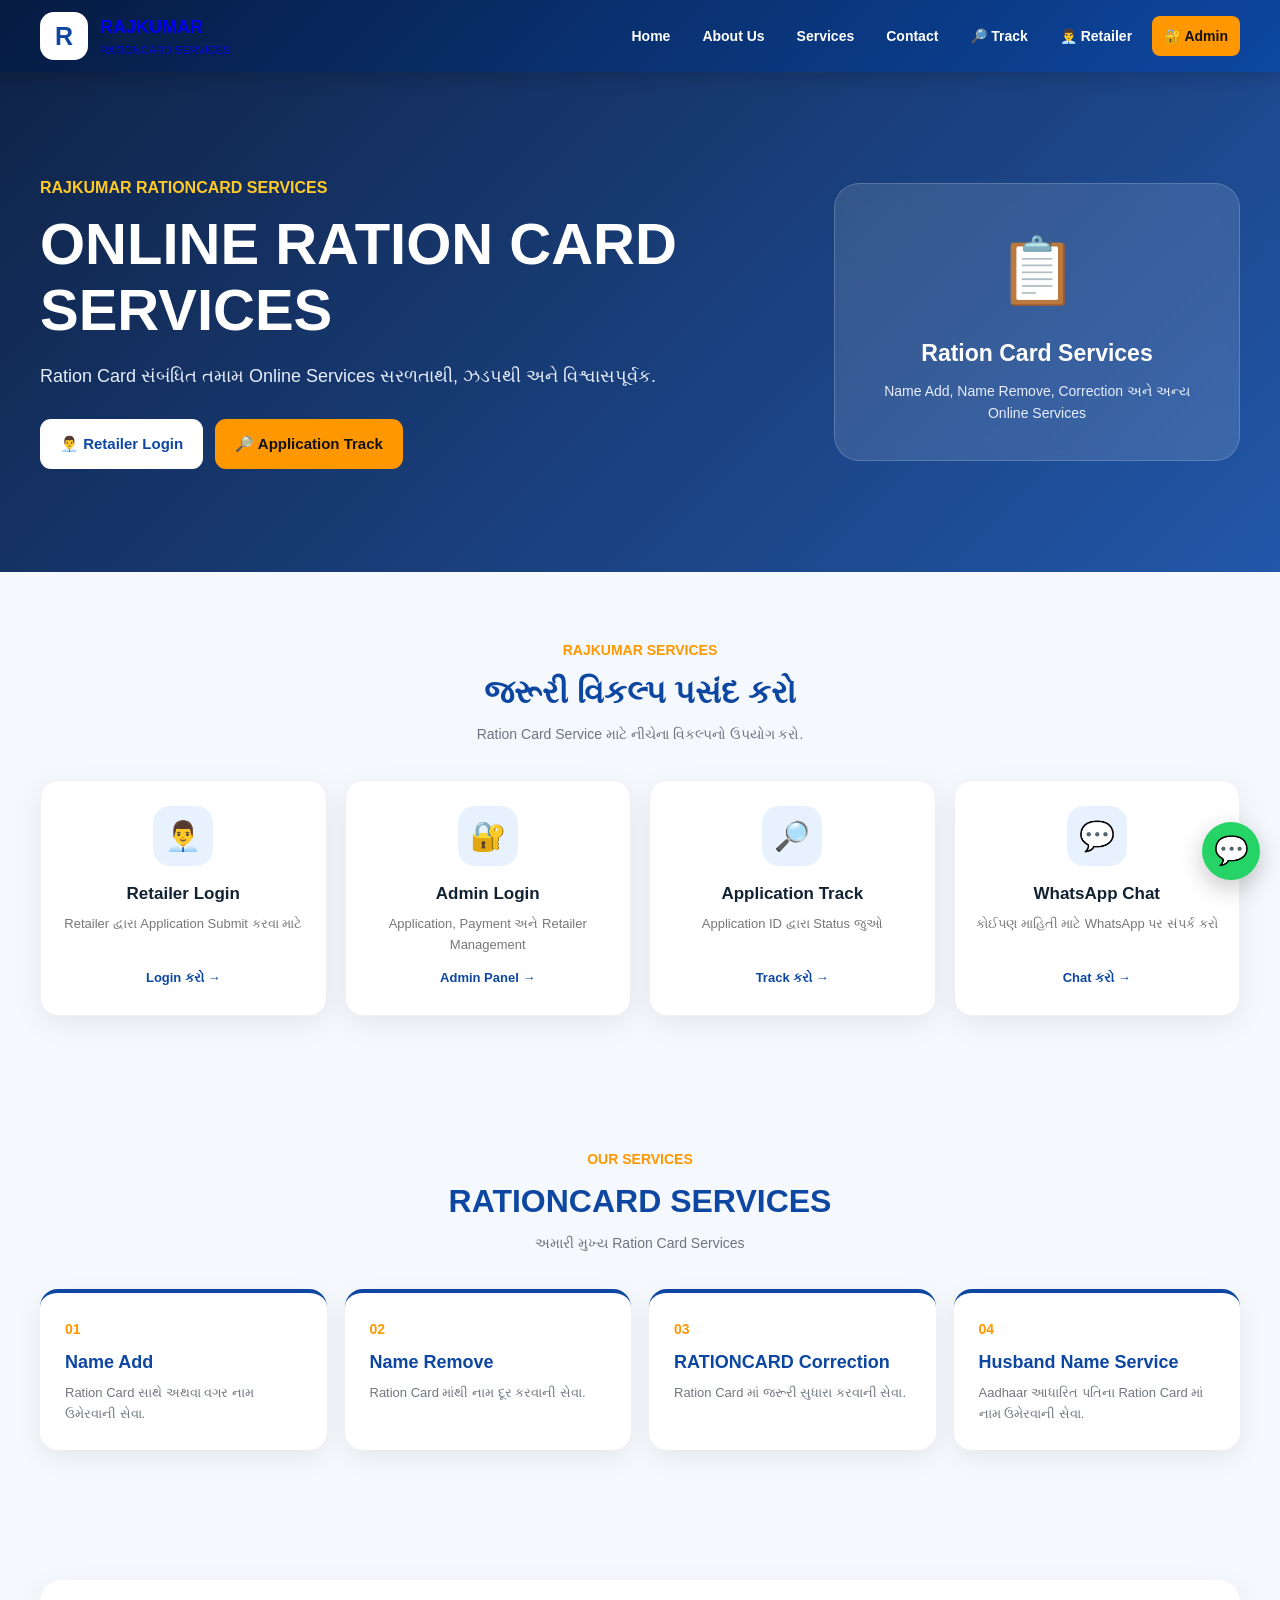
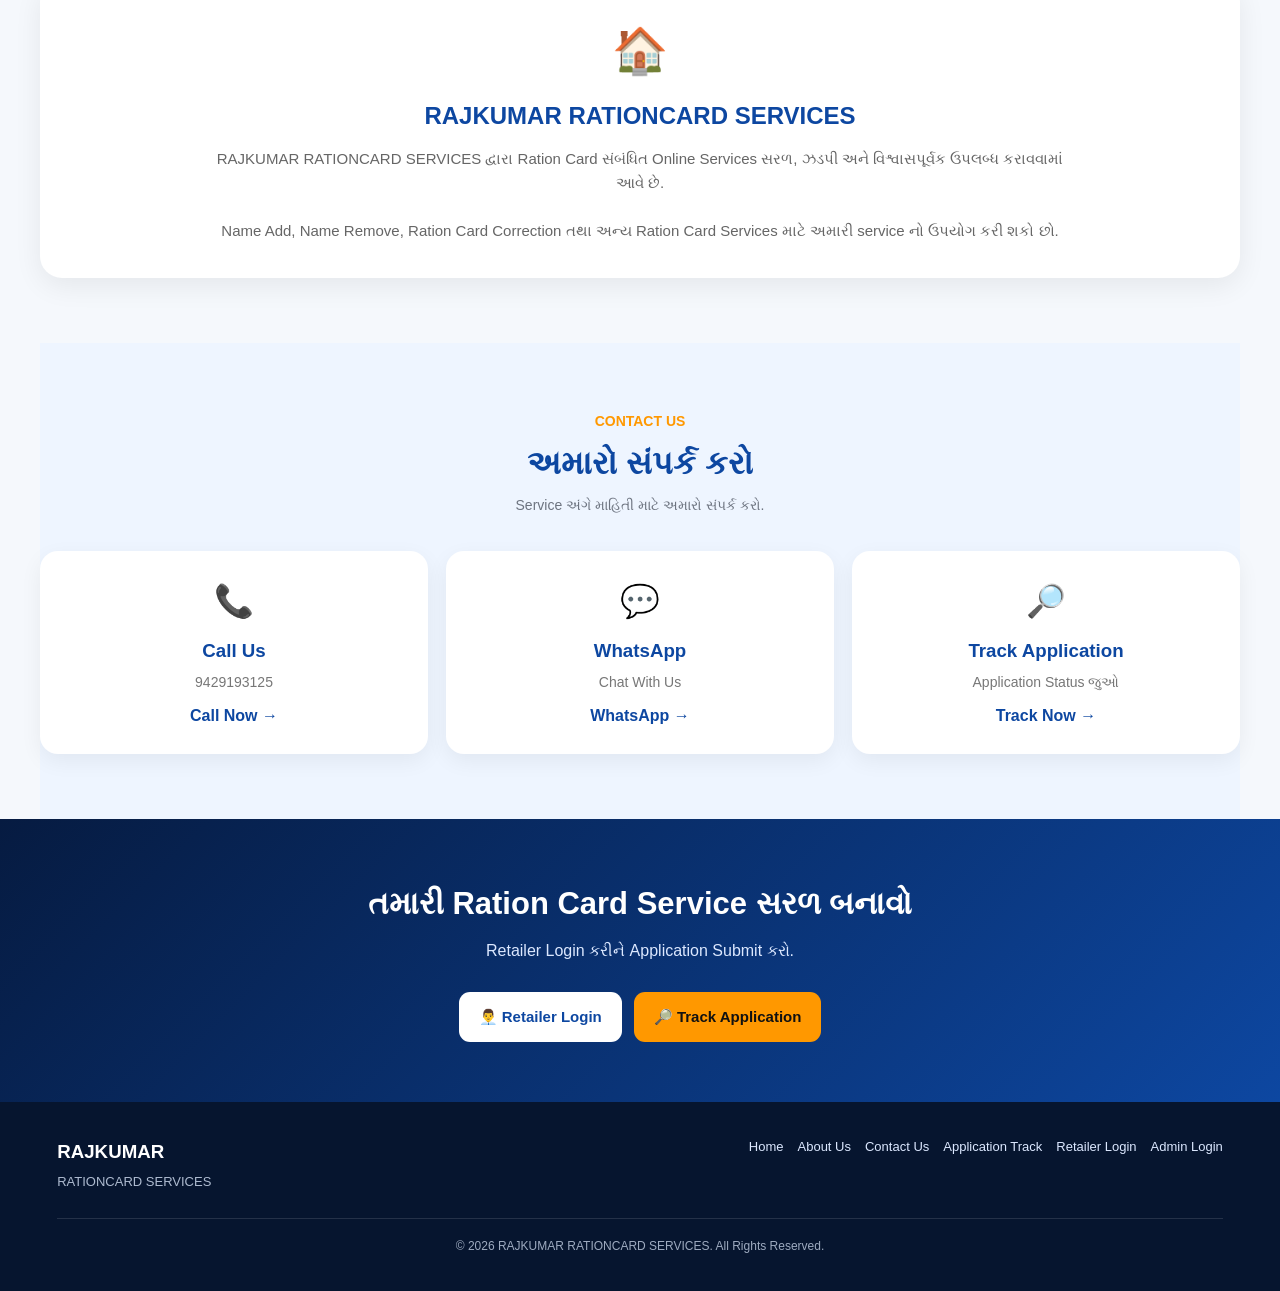
==== commit d4e37a99: "Update index.html" ====
--- a/index.html
+++ b/index.html
@@ -1,234 +1,975 @@
 <!DOCTYPE html>
 <html lang="gu">
+
 <head>
     <meta charset="UTF-8">
-    <meta name="viewport" content="width=device-width, initial-scale=1.0">
+
+    <meta name="viewport"
+          content="width=device-width, initial-scale=1.0">
 
     <meta name="description"
-          content="RAJKUMAR RATIONCARD SERVICES - Ration Card Name Add, Name Remove, Correction અને અન્ય Ration Card Online Services.">
-
-    <meta name="theme-color" content="#0b3d91">
+          content="RAJKUMAR RATIONCARD SERVICES - Ration Card સંબંધિત Online Services">
 
     <title>RAJKUMAR RATIONCARD SERVICES</title>
 
-    <link rel="stylesheet" href="style.css">
+    <style>
+
+        * {
+            margin: 0;
+            padding: 0;
+            box-sizing: border-box;
+        }
+
+        html {
+            scroll-behavior: smooth;
+        }
+
+        body {
+            font-family: "Noto Sans Gujarati",
+                         "Nirmala UI",
+                         Arial,
+                         sans-serif;
+
+            background: #f5f8fc;
+            color: #172033;
+            line-height: 1.6;
+        }
+
+        a {
+            text-decoration: none;
+        }
+
+        /* =========================
+           HEADER
+        ========================= */
+
+        header {
+            background: linear-gradient(
+                135deg,
+                #061b41,
+                #0d47a1
+            );
+
+            color: white;
+
+            position: sticky;
+            top: 0;
+            z-index: 1000;
+
+            box-shadow:
+                0 4px 18px rgba(0,0,0,0.18);
+        }
+
+        .navbar {
+            width: 94%;
+            max-width: 1200px;
+            margin: auto;
+
+            min-height: 72px;
+
+            display: flex;
+            align-items: center;
+            justify-content: space-between;
+
+            gap: 20px;
+        }
+
+        .logo-area {
+            display: flex;
+            align-items: center;
+            gap: 12px;
+        }
+
+        .logo {
+            width: 48px;
+            height: 48px;
+
+            border-radius: 14px;
+
+            background: white;
+            color: #0d47a1;
+
+            display: flex;
+            align-items: center;
+            justify-content: center;
+
+            font-size: 25px;
+            font-weight: 900;
+        }
+
+        .brand h1 {
+            font-size: 18px;
+            font-weight: 900;
+        }
+
+        .brand span {
+            display: block;
+            font-size: 11px;
+            opacity: 0.85;
+        }
+
+        .nav-menu {
+            display: flex;
+            align-items: center;
+            gap: 8px;
+        }
+
+        .nav-menu a {
+            color: white;
+            padding: 9px 12px;
+            border-radius: 8px;
+            font-size: 14px;
+            font-weight: 700;
+            transition: 0.2s;
+        }
+
+        .nav-menu a:hover {
+            background: rgba(255,255,255,0.15);
+        }
+
+        .nav-admin {
+            background: #ff9800 !important;
+            color: #111 !important;
+        }
+
+        /* =========================
+           HERO
+        ========================= */
+
+        .hero {
+            min-height: 500px;
+
+            display: flex;
+            align-items: center;
+
+            background:
+                linear-gradient(
+                    135deg,
+                    rgba(6,27,65,0.96),
+                    rgba(13,71,161,0.91)
+                );
+
+            color: white;
+        }
+
+        .hero-content {
+            width: 94%;
+            max-width: 1200px;
+            margin: auto;
+
+            padding: 70px 0;
+
+            display: grid;
+            grid-template-columns: 1.3fr 0.7fr;
+
+            gap: 40px;
+            align-items: center;
+        }
+
+        .hero-text .small-title {
+            color: #ffca28;
+            font-weight: 800;
+            margin-bottom: 10px;
+            font-size: 16px;
+        }
+
+        .hero-text h2 {
+            font-size: clamp(32px, 5vw, 58px);
+            line-height: 1.15;
+            margin-bottom: 18px;
+        }
+
+        .hero-text p {
+            font-size: 18px;
+            max-width: 650px;
+            color: #e6eefc;
+        }
+
+        .hero-buttons {
+            display: flex;
+            flex-wrap: wrap;
+            gap: 12px;
+            margin-top: 28px;
+        }
+
+        .btn {
+            display: inline-flex;
+            align-items: center;
+            justify-content: center;
+
+            padding: 13px 20px;
+
+            border-radius: 11px;
+
+            font-weight: 800;
+            font-size: 15px;
+
+            transition: 0.2s;
+        }
+
+        .btn:hover {
+            transform: translateY(-2px);
+        }
+
+        .btn-retailer {
+            background: white;
+            color: #0d47a1;
+        }
+
+        .btn-track {
+            background: #ff9800;
+            color: #111;
+        }
+
+        .hero-card {
+            background: rgba(255,255,255,0.12);
+
+            border: 1px solid
+                rgba(255,255,255,0.18);
+
+            border-radius: 25px;
+
+            padding: 35px;
+
+            text-align: center;
+
+            backdrop-filter: blur(8px);
+        }
+
+        .hero-card-icon {
+            font-size: 65px;
+            margin-bottom: 12px;
+        }
+
+        .hero-card h3 {
+            font-size: 23px;
+            margin-bottom: 8px;
+        }
+
+        .hero-card p {
+            color: #e7efff;
+            font-size: 14px;
+        }
+
+        /* =========================
+           SECTION
+        ========================= */
+
+        .section {
+            width: 94%;
+            max-width: 1200px;
+            margin: auto;
+
+            padding: 65px 0;
+        }
+
+        .section-title {
+            text-align: center;
+            margin-bottom: 35px;
+        }
+
+        .section-title span {
+            color: #ff9800;
+            font-weight: 900;
+            font-size: 14px;
+        }
+
+        .section-title h2 {
+            color: #0d47a1;
+            font-size: 32px;
+            margin-top: 4px;
+        }
+
+        .section-title p {
+            color: #6d7480;
+            font-size: 14px;
+            margin-top: 5px;
+        }
+
+        /* =========================
+           QUICK OPTIONS
+        ========================= */
+
+        .options-grid {
+            display: grid;
+            grid-template-columns:
+                repeat(4, 1fr);
+
+            gap: 18px;
+        }
+
+        .option-card {
+            background: white;
+
+            border-radius: 18px;
+
+            padding: 25px 18px;
+
+            text-align: center;
+
+            box-shadow:
+                0 8px 28px rgba(0,0,0,0.07);
+
+            border: 1px solid #edf1f6;
+
+            transition: 0.25s;
+        }
+
+        .option-card:hover {
+            transform: translateY(-5px);
+
+            box-shadow:
+                0 14px 35px rgba(0,0,0,0.12);
+        }
+
+        .option-icon {
+            width: 60px;
+            height: 60px;
+
+            margin: 0 auto 14px;
+
+            border-radius: 17px;
+
+            background: #e8f2ff;
+
+            display: flex;
+            align-items: center;
+            justify-content: center;
+
+            font-size: 29px;
+        }
+
+        .option-card h3 {
+            color: #123;
+            font-size: 17px;
+            margin-bottom: 7px;
+        }
+
+        .option-card p {
+            color: #777;
+            font-size: 13px;
+            min-height: 42px;
+        }
+
+        .option-link {
+            display: inline-block;
+            margin-top: 12px;
+
+            color: #0d47a1;
+
+            font-weight: 900;
+            font-size: 13px;
+        }
+
+        /* =========================
+           SERVICES
+        ========================= */
+
+        .services-grid {
+            display: grid;
+
+            grid-template-columns:
+                repeat(4, 1fr);
+
+            gap: 18px;
+        }
+
+        .service-card {
+            background: white;
+
+            border-radius: 18px;
+
+            padding: 25px;
+
+            box-shadow:
+                0 8px 25px rgba(0,0,0,0.07);
+
+            border-top: 4px solid #0d47a1;
+        }
+
+        .service-number {
+            color: #ff9800;
+            font-weight: 900;
+            font-size: 14px;
+        }
+
+        .service-card h3 {
+            margin: 7px 0;
+            color: #0d47a1;
+            font-size: 18px;
+        }
+
+        .service-card p {
+            color: #707780;
+            font-size: 13px;
+        }
+
+        /* =========================
+           ABOUT
+        ========================= */
+
+        .about-box {
+            background: white;
+
+            border-radius: 22px;
+
+            padding: 35px;
+
+            box-shadow:
+                0 8px 28px rgba(0,0,0,0.07);
+
+            text-align: center;
+        }
+
+        .about-icon {
+            font-size: 45px;
+            margin-bottom: 10px;
+        }
+
+        .about-box h2 {
+            color: #0d47a1;
+            margin-bottom: 12px;
+        }
+
+        .about-box p {
+            color: #666;
+            max-width: 850px;
+            margin: auto;
+            font-size: 15px;
+        }
+
+        /* =========================
+           CONTACT
+        ========================= */
+
+        .contact-section {
+            background: #eef5ff;
+        }
+
+        .contact-grid {
+            display: grid;
+            grid-template-columns:
+                repeat(3, 1fr);
+
+            gap: 18px;
+        }
+
+        .contact-card {
+            background: white;
+
+            padding: 25px;
+
+            border-radius: 18px;
+
+            text-align: center;
+
+            box-shadow:
+                0 7px 22px rgba(0,0,0,0.06);
+        }
+
+        .contact-card-icon {
+            font-size: 32px;
+            margin-bottom: 8px;
+        }
+
+        .contact-card h3 {
+            color: #0d47a1;
+            margin-bottom: 5px;
+        }
+
+        .contact-card p {
+            color: #777;
+            font-size: 14px;
+        }
+
+        .contact-card a {
+            display: inline-block;
+            margin-top: 10px;
+
+            color: #0d47a1;
+            font-weight: 900;
+        }
+
+        /* =========================
+           CTA
+        ========================= */
+
+        .cta {
+            background:
+                linear-gradient(
+                    135deg,
+                    #061b41,
+                    #0d47a1
+                );
+
+            color: white;
+
+            text-align: center;
+
+            padding: 60px 20px;
+        }
+
+        .cta h2 {
+            font-size: 31px;
+            margin-bottom: 10px;
+        }
+
+        .cta p {
+            color: #dce8ff;
+            margin-bottom: 22px;
+        }
+
+        /* =========================
+           FOOTER
+        ========================= */
+
+        footer {
+            background: #06152f;
+            color: white;
+            padding: 35px 20px;
+        }
+
+        .footer-inner {
+            width: 94%;
+            max-width: 1200px;
+            margin: auto;
+
+            display: flex;
+            justify-content: space-between;
+            gap: 20px;
+        }
+
+        .footer-brand h3 {
+            margin-bottom: 5px;
+        }
+
+        .footer-brand p {
+            color: #aebbd0;
+            font-size: 13px;
+        }
+
+        .footer-links {
+            display: flex;
+            flex-wrap: wrap;
+            gap: 14px;
+        }
+
+        .footer-links a {
+            color: #dce8ff;
+            font-size: 13px;
+        }
+
+        .copyright {
+            width: 94%;
+            max-width: 1200px;
+            margin: 25px auto 0;
+
+            padding-top: 18px;
+
+            border-top: 1px solid
+                rgba(255,255,255,0.12);
+
+            color: #9eabc0;
+
+            font-size: 12px;
+
+            text-align: center;
+        }
+
+        /* =========================
+           WHATSAPP
+        ========================= */
+
+        .whatsapp {
+            position: fixed;
+
+            right: 20px;
+            bottom: 20px;
+
+            width: 58px;
+            height: 58px;
+
+            border-radius: 50%;
+
+            background: #25d366;
+            color: white;
+
+            display: flex;
+            align-items: center;
+            justify-content: center;
+
+            font-size: 28px;
+
+            box-shadow:
+                0 8px 25px rgba(0,0,0,0.22);
+
+            z-index: 2000;
+        }
+
+        /* =========================
+           MOBILE
+        ========================= */
+
+        @media (max-width: 950px) {
+
+            .hero-content {
+                grid-template-columns: 1fr;
+                text-align: center;
+            }
+
+            .hero-text p {
+                margin: auto;
+            }
+
+            .hero-buttons {
+                justify-content: center;
+            }
+
+            .options-grid,
+            .services-grid {
+                grid-template-columns:
+                    repeat(2, 1fr);
+            }
+
+            .nav-menu {
+                display: none;
+            }
+
+        }
+
+        @media (max-width: 650px) {
+
+            .navbar {
+                min-height: 65px;
+            }
+
+            .brand h1 {
+                font-size: 15px;
+            }
+
+            .brand span {
+                font-size: 9px;
+            }
+
+            .hero {
+                min-height: auto;
+            }
+
+            .hero-content {
+                padding: 55px 0;
+            }
+
+            .hero-text h2 {
+                font-size: 34px;
+            }
+
+            .hero-text p {
+                font-size: 15px;
+            }
+
+            .hero-buttons {
+                flex-direction: column;
+            }
+
+            .btn {
+                width: 100%;
+            }
+
+            .options-grid,
+            .services-grid,
+            .contact-grid {
+                grid-template-columns: 1fr;
+            }
+
+            .section {
+                padding: 45px 0;
+            }
+
+            .section-title h2 {
+                font-size: 27px;
+            }
+
+            .about-box {
+                padding: 25px 18px;
+            }
+
+            .footer-inner {
+                flex-direction: column;
+                text-align: center;
+            }
+
+            .footer-links {
+                justify-content: center;
+            }
+
+        }
+
+    </style>
+
 </head>
 
+
 <body>
 
-<!-- =====================================================
+
+<!-- =========================
      HEADER
-===================================================== -->
-
-<header class="main-header">
-
-    <div class="header-inner">
-
-        <a href="index.html" class="brand">
-
-            <div class="brand-logo">
-                <span>R</span>
-            </div>
-
-            <div class="brand-text">
-                <strong>RAJKUMAR</strong>
-                <small>RATIONCARD SERVICES</small>
+========================= -->
+
+<header>
+
+    <div class="navbar">
+
+        <a href="index.html"
+           class="logo-area">
+
+            <div class="logo">
+                R
+            </div>
+
+            <div class="brand">
+
+                <h1>
+                    RAJKUMAR
+                </h1>
+
+                <span>
+                    RATIONCARD SERVICES
+                </span>
+
             </div>
 
         </a>
 
 
-        <div class="header-contact">
-
-            <a href="tel:9429193125">
-                📞 9429193125
-            </a>
-
-        </div>
+        <nav class="nav-menu">
+
+            <a href="index.html">
+                Home
+            </a>
+
+            <a href="#about">
+                About Us
+            </a>
+
+            <a href="#services">
+                Services
+            </a>
+
+            <a href="#contact">
+                Contact
+            </a>
+
+            <a href="track.html">
+                🔎 Track
+            </a>
+
+            <a href="retailer.html">
+                👨‍💼 Retailer
+            </a>
+
+            <!-- ADMIN DIRECT LINK -->
+
+            <a href="admin.html"
+               class="nav-admin">
+
+                🔐 Admin
+
+            </a>
+
+        </nav>
 
     </div>
 
 </header>
 
 
-<!-- =====================================================
-     HERO / BANNER
-===================================================== -->
-
-<section class="hero-section">
-
-    <div class="hero-decoration hero-decoration-one"></div>
-    <div class="hero-decoration hero-decoration-two"></div>
+<!-- =========================
+     HERO
+========================= -->
+
+<section class="hero">
 
     <div class="hero-content">
 
-        <div class="hero-logo">
-            <span>R</span>
-        </div>
-
-        <div class="hero-badge">
-            ONLINE RATION CARD SERVICES
-        </div>
-
-        <h1>
-            RAJKUMAR
-            <span>RATIONCARD SERVICES</span>
-        </h1>
+        <div class="hero-text">
+
+            <div class="small-title">
+                RAJKUMAR RATIONCARD SERVICES
+            </div>
+
+            <h2>
+                ONLINE RATION CARD SERVICES
+            </h2>
+
+            <p>
+                Ration Card સંબંધિત તમામ Online Services
+                સરળતાથી, ઝડપથી અને વિશ્વાસપૂર્વક.
+            </p>
+
+
+            <div class="hero-buttons">
+
+                <a href="retailer.html"
+                   class="btn btn-retailer">
+
+                    👨‍💼 Retailer Login
+
+                </a>
+
+
+                <a href="track.html"
+                   class="btn btn-track">
+
+                    🔎 Application Track
+
+                </a>
+
+            </div>
+
+        </div>
+
+
+        <div class="hero-card">
+
+            <div class="hero-card-icon">
+                📋
+            </div>
+
+            <h3>
+                Ration Card Services
+            </h3>
+
+            <p>
+                Name Add, Name Remove,
+                Correction અને અન્ય Online Services
+            </p>
+
+        </div>
+
+    </div>
+
+</section>
+
+
+<!-- =========================
+     QUICK OPTIONS
+========================= -->
+
+<section class="section">
+
+    <div class="section-title">
+
+        <span>
+            RAJKUMAR SERVICES
+        </span>
+
+        <h2>
+            જરૂરી વિકલ્પ પસંદ કરો
+        </h2>
 
         <p>
-            Ration Card સંબંધિત તમામ Online Services
-            સરળતાથી અને વિશ્વાસપૂર્વક
+            Ration Card Service માટે નીચેના વિકલ્પનો ઉપયોગ કરો.
         </p>
 
-        <div class="hero-buttons">
+    </div>
+
+
+    <div class="options-grid">
+
+
+        <div class="option-card">
+
+            <div class="option-icon">
+                👨‍💼
+            </div>
+
+            <h3>
+                Retailer Login
+            </h3>
+
+            <p>
+                Retailer દ્વારા Application Submit કરવા માટે
+            </p>
 
             <a href="retailer.html"
-               class="hero-btn primary-btn">
-                👨‍💼 Retailer Login
-            </a>
+               class="option-link">
+
+                Login કરો →
+
+            </a>
+
+        </div>
+
+
+        <div class="option-card">
+
+            <div class="option-icon">
+                🔐
+            </div>
+
+            <h3>
+                Admin Login
+            </h3>
+
+            <p>
+                Application, Payment અને Retailer Management
+            </p>
+
+            <a href="admin.html"
+               class="option-link">
+
+                Admin Panel →
+
+            </a>
+
+        </div>
+
+
+        <div class="option-card">
+
+            <div class="option-icon">
+                🔎
+            </div>
+
+            <h3>
+                Application Track
+            </h3>
+
+            <p>
+                Application ID દ્વારા Status જુઓ
+            </p>
 
             <a href="track.html"
-               class="hero-btn secondary-btn">
-                🔎 Application Track
-            </a>
-
-        </div>
-
-        <a href="tel:9429193125"
-           class="hero-phone">
-            📞 9429193125
-        </a>
-
-    </div>
-
-</section>
-
-
-<!-- =====================================================
-     QUICK MENU
-===================================================== -->
-
-<section class="quick-section">
-
-    <div class="container">
-
-        <div class="section-heading">
-
-            <span>RAJKUMAR SERVICES</span>
-
-            <h2>
-                જરૂરી વિકલ્પ પસંદ કરો
-            </h2>
+               class="option-link">
+
+                Track કરો →
+
+            </a>
+
+        </div>
+
+
+        <div class="option-card">
+
+            <div class="option-icon">
+                💬
+            </div>
+
+            <h3>
+                WhatsApp Chat
+            </h3>
 
             <p>
-                Ration Card Service માટે નીચેના વિકલ્પનો ઉપયોગ કરો.
+                કોઈપણ માહિતી માટે WhatsApp પર સંપર્ક કરો
             </p>
-
-        </div>
-
-
-        <div class="quick-grid">
-
-            <!-- Retailer -->
-
-            <a href="retailer.html"
-               class="quick-card retailer-card">
-
-                <div class="quick-icon">
-                    👨‍💼
-                </div>
-
-                <h3>
-                    Retailer Login
-                </h3>
-
-                <p>
-                    Retailer દ્વારા Application Submit કરવા માટે
-                </p>
-
-                <span class="card-link">
-                    Login કરો →
-                </span>
-
-            </a>
-
-
-           <a href="./admin.html"
-   class="admin-login-link"
-   style="
-      display:inline-flex;
-      align-items:center;
-      justify-content:center;
-      gap:8px;
-      text-decoration:none;
-      cursor:pointer;
-      pointer-events:auto;
-      position:relative;
-      z-index:100;
-   ">
-    🔐 Admin Login
-</a>
-                <h3>
-                    Admin Login
-                </h3>
-
-                <p>
-                    Application, Payment અને Retailer Management
-                </p>
-
-                <span class="card-link">
-                    Admin Panel →
-                </span>
-
-            </a>
-
-
-            <!-- Track -->
-
-            <a href="track.html"
-               class="quick-card track-card">
-
-                <div class="quick-icon">
-                    🔎
-                </div>
-
-                <h3>
-                    Application Track
-                </h3>
-
-                <p>
-                    Application ID દ્વારા Status જુઓ
-                </p>
-
-                <span class="card-link">
-                    Track કરો →
-                </span>
-
-            </a>
-
-
-            <!-- WhatsApp -->
 
             <a href="https://wa.me/919429193125"
                target="_blank"
-               rel="noopener noreferrer"
-               class="quick-card whatsapp-card">
-
-                <div class="quick-icon">
-                    💬
-                </div>
-
-                <h3>
-                    WhatsApp Chat
-                </h3>
-
-                <p>
-                    કોઈપણ માહિતી માટે WhatsApp પર સંપર્ક કરો
-                </p>
-
-                <span class="card-link">
-                    Chat કરો →
-                </span>
+               rel="noopener"
+               class="option-link">
+
+                Chat કરો →
 
             </a>
 
@@ -239,65 +980,101 @@
 </section>
 
 
-<!-- =====================================================
+<!-- =========================
      SERVICES
-===================================================== -->
-
-<section class="services-section">
-
-    <div class="container">
-
-        <div class="section-heading">
-
-            <span>OUR SERVICES</span>
-
-            <h2>
-                RATIONCARD SERVICES
-            </h2>
+========================= -->
+
+<section id="services"
+         class="section">
+
+    <div class="section-title">
+
+        <span>
+            OUR SERVICES
+        </span>
+
+        <h2>
+            RATIONCARD SERVICES
+        </h2>
+
+        <p>
+            અમારી મુખ્ય Ration Card Services
+        </p>
+
+    </div>
+
+
+    <div class="services-grid">
+
+
+        <div class="service-card">
+
+            <div class="service-number">
+                01
+            </div>
+
+            <h3>
+                Name Add
+            </h3>
 
             <p>
-                અમારી મુખ્ય Ration Card Services
+                Ration Card સાથે અથવા વગર
+                નામ ઉમેરવાની સેવા.
             </p>
 
         </div>
 
 
-        <div class="services-grid">
-
-            <div class="service-box">
-                <div class="service-number">01</div>
-                <h3>Name Add</h3>
-                <p>
-                    Ration Card સાથે અથવા વગર નામ ઉમેરવાની સેવા.
-                </p>
-            </div>
-
-
-            <div class="service-box">
-                <div class="service-number">02</div>
-                <h3>Name Remove</h3>
-                <p>
-                    Ration Card માંથી નામ દૂર કરવાની સેવા.
-                </p>
-            </div>
-
-
-            <div class="service-box">
-                <div class="service-number">03</div>
-                <h3>RATIONCARD Correction</h3>
-                <p>
-                    Ration Card માં જરૂરી સુધારા કરવાની સેવા.
-                </p>
-            </div>
-
-
-            <div class="service-box">
-                <div class="service-number">04</div>
-                <h3>Husband Name Service</h3>
-                <p>
-                    Aadhaar આધારિત પતિના Ration Card માં નામ ઉમેરવાની સેવા.
-                </p>
-            </div>
+        <div class="service-card">
+
+            <div class="service-number">
+                02
+            </div>
+
+            <h3>
+                Name Remove
+            </h3>
+
+            <p>
+                Ration Card માંથી
+                નામ દૂર કરવાની સેવા.
+            </p>
+
+        </div>
+
+
+        <div class="service-card">
+
+            <div class="service-number">
+                03
+            </div>
+
+            <h3>
+                RATIONCARD Correction
+            </h3>
+
+            <p>
+                Ration Card માં જરૂરી
+                સુધારા કરવાની સેવા.
+            </p>
+
+        </div>
+
+
+        <div class="service-card">
+
+            <div class="service-number">
+                04
+            </div>
+
+            <h3>
+                Husband Name Service
+            </h3>
+
+            <p>
+                Aadhaar આધારિત પતિના
+                Ration Card માં નામ ઉમેરવાની સેવા.
+            </p>
 
         </div>
 
@@ -306,126 +1083,129 @@
 </section>
 
 
-<!-- =====================================================
-     ABOUT US
-===================================================== -->
-
-<section class="about-section" id="about">
-
-    <div class="container">
-
-        <div class="about-card">
-
-            <div class="about-icon">
-                🏠
-            </div>
-
-            <div class="about-content">
-
-                <span class="about-label">
-                    ABOUT US
-                </span>
-
-                <h2>
-                    RAJKUMAR RATIONCARD SERVICES
-                </h2>
-
-                <p>
-                    RAJKUMAR RATIONCARD SERVICES દ્વારા
-                    Ration Card સંબંધિત Online Services
-                    સરળ, ઝડપી અને વિશ્વાસપૂર્વક ઉપલબ્ધ કરાવવામાં આવે છે.
-                </p>
-
-                <p>
-                    Name Add, Name Remove, Ration Card Correction
-                    તથા અન્ય Ration Card Services માટે
-                    અમારી service નો ઉપયોગ કરી શકો છો.
-                </p>
-
-            </div>
-
-        </div>
+<!-- =========================
+     ABOUT
+========================= -->
+
+<section id="about"
+         class="section">
+
+    <div class="about-box">
+
+        <div class="about-icon">
+            🏠
+        </div>
+
+        <h2>
+            RAJKUMAR RATIONCARD SERVICES
+        </h2>
+
+        <p>
+            RAJKUMAR RATIONCARD SERVICES દ્વારા
+            Ration Card સંબંધિત Online Services
+            સરળ, ઝડપી અને વિશ્વાસપૂર્વક ઉપલબ્ધ
+            કરાવવામાં આવે છે.
+            <br><br>
+            Name Add, Name Remove,
+            Ration Card Correction તથા અન્ય
+            Ration Card Services માટે અમારી
+            service નો ઉપયોગ કરી શકો છો.
+        </p>
 
     </div>
 
 </section>
 
 
-<!-- =====================================================
+<!-- =========================
      CONTACT
-===================================================== -->
-
-<section class="contact-section" id="contact">
-
-    <div class="container">
-
-        <div class="section-heading">
-
-            <span>CONTACT US</span>
-
-            <h2>
-                અમારો સંપર્ક કરો
-            </h2>
+========================= -->
+
+<section id="contact"
+         class="section contact-section">
+
+    <div class="section-title">
+
+        <span>
+            CONTACT US
+        </span>
+
+        <h2>
+            અમારો સંપર્ક કરો
+        </h2>
+
+        <p>
+            Service અંગે માહિતી માટે અમારો સંપર્ક કરો.
+        </p>
+
+    </div>
+
+
+    <div class="contact-grid">
+
+
+        <div class="contact-card">
+
+            <div class="contact-card-icon">
+                📞
+            </div>
+
+            <h3>
+                Call Us
+            </h3>
 
             <p>
-                Service અંગે માહિતી માટે અમારો સંપર્ક કરો.
+                9429193125
             </p>
 
-        </div>
-
-
-        <div class="contact-grid">
-
-            <!-- Phone -->
-
-            <a href="tel:9429193125"
-               class="contact-card">
-
-                <div class="contact-icon">
-                    📞
-                </div>
-
-                <div>
-                    <small>CALL US</small>
-                    <strong>9429193125</strong>
-                </div>
-
-            </a>
-
-
-            <!-- WhatsApp -->
+            <a href="tel:9429193125">
+                Call Now →
+            </a>
+
+        </div>
+
+
+        <div class="contact-card">
+
+            <div class="contact-card-icon">
+                💬
+            </div>
+
+            <h3>
+                WhatsApp
+            </h3>
+
+            <p>
+                Chat With Us
+            </p>
 
             <a href="https://wa.me/919429193125"
                target="_blank"
-               rel="noopener noreferrer"
-               class="contact-card">
-
-                <div class="contact-icon">
-                    💬
-                </div>
-
-                <div>
-                    <small>WHATSAPP</small>
-                    <strong>Chat With Us</strong>
-                </div>
-
-            </a>
-
-
-            <!-- Track -->
-
-            <a href="track.html"
-               class="contact-card">
-
-                <div class="contact-icon">
-                    🔎
-                </div>
-
-                <div>
-                    <small>APPLICATION</small>
-                    <strong>Track Application</strong>
-                </div>
-
+               rel="noopener">
+
+                WhatsApp →
+
+            </a>
+
+        </div>
+
+
+        <div class="contact-card">
+
+            <div class="contact-card-icon">
+                🔎
+            </div>
+
+            <h3>
+                Track Application
+            </h3>
+
+            <p>
+                Application Status જુઓ
+            </p>
+
+            <a href="track.html">
+                Track Now →
             </a>
 
         </div>
@@ -435,72 +1215,61 @@
 </section>
 
 
-<!-- =====================================================
-     FINAL CTA
-===================================================== -->
-
-<section class="cta-section">
-
-    <div class="container">
-
-        <div class="cta-content">
-
-            <span>
-                RAJKUMAR RATIONCARD SERVICES
-            </span>
-
-            <h2>
-                તમારી Ration Card Service સરળ બનાવો
-            </h2>
+<!-- =========================
+     CTA
+========================= -->
+
+<section class="cta">
+
+    <h2>
+        તમારી Ration Card Service સરળ બનાવો
+    </h2>
+
+    <p>
+        Retailer Login કરીને Application Submit કરો.
+    </p>
+
+
+    <div class="hero-buttons"
+         style="justify-content:center;">
+
+        <a href="retailer.html"
+           class="btn btn-retailer">
+
+            👨‍💼 Retailer Login
+
+        </a>
+
+
+        <a href="track.html"
+           class="btn btn-track">
+
+            🔎 Track Application
+
+        </a>
+
+    </div>
+
+</section>
+
+
+<!-- =========================
+     FOOTER
+========================= -->
+
+<footer>
+
+    <div class="footer-inner">
+
+        <div class="footer-brand">
+
+            <h3>
+                RAJKUMAR
+            </h3>
 
             <p>
-                Retailer Login કરીને Application Submit કરો.
+                RATIONCARD SERVICES
             </p>
-
-            <div class="cta-buttons">
-
-                <a href="retailer.html"
-                   class="cta-primary">
-                    👨‍💼 Retailer Login
-                </a>
-
-                <a href="track.html"
-                   class="cta-secondary">
-                    🔎 Track Application
-                </a>
-
-            </div>
-
-        </div>
-
-    </div>
-
-</section>
-
-
-<!-- =====================================================
-     FOOTER
-===================================================== -->
-
-<footer class="main-footer">
-
-    <div class="footer-inner">
-
-        <div class="footer-brand">
-
-            <div class="footer-logo">
-                R
-            </div>
-
-            <div>
-                <h3>
-                    RAJKUMAR
-                </h3>
-
-                <p>
-                    RATIONCARD SERVICES
-                </p>
-            </div>
 
         </div>
 
@@ -533,27 +1302,10 @@
 
         </div>
 
-
-        <div class="footer-contact">
-
-            <strong>Contact</strong>
-
-            <a href="tel:9429193125">
-                📞 9429193125
-            </a>
-
-            <a href="https://wa.me/919429193125"
-               target="_blank"
-               rel="noopener noreferrer">
-                💬 WhatsApp Chat
-            </a>
-
-        </div>
-
     </div>
 
 
-    <div class="footer-bottom">
+    <div class="copyright">
 
         © 2026 RAJKUMAR RATIONCARD SERVICES.
         All Rights Reserved.
@@ -563,22 +1315,20 @@
 </footer>
 
 
-<!-- =====================================================
-     FLOATING WHATSAPP
-===================================================== -->
+<!-- =========================
+     WHATSAPP FLOATING BUTTON
+========================= -->
 
 <a href="https://wa.me/919429193125"
    target="_blank"
-   rel="noopener noreferrer"
-   class="floating-whatsapp"
-   aria-label="WhatsApp Chat">
+   rel="noopener"
+   class="whatsapp"
+   aria-label="WhatsApp">
 
     💬
 
 </a>
 
-
-<script src="script.js"></script>
 
 </body>
 </html>
